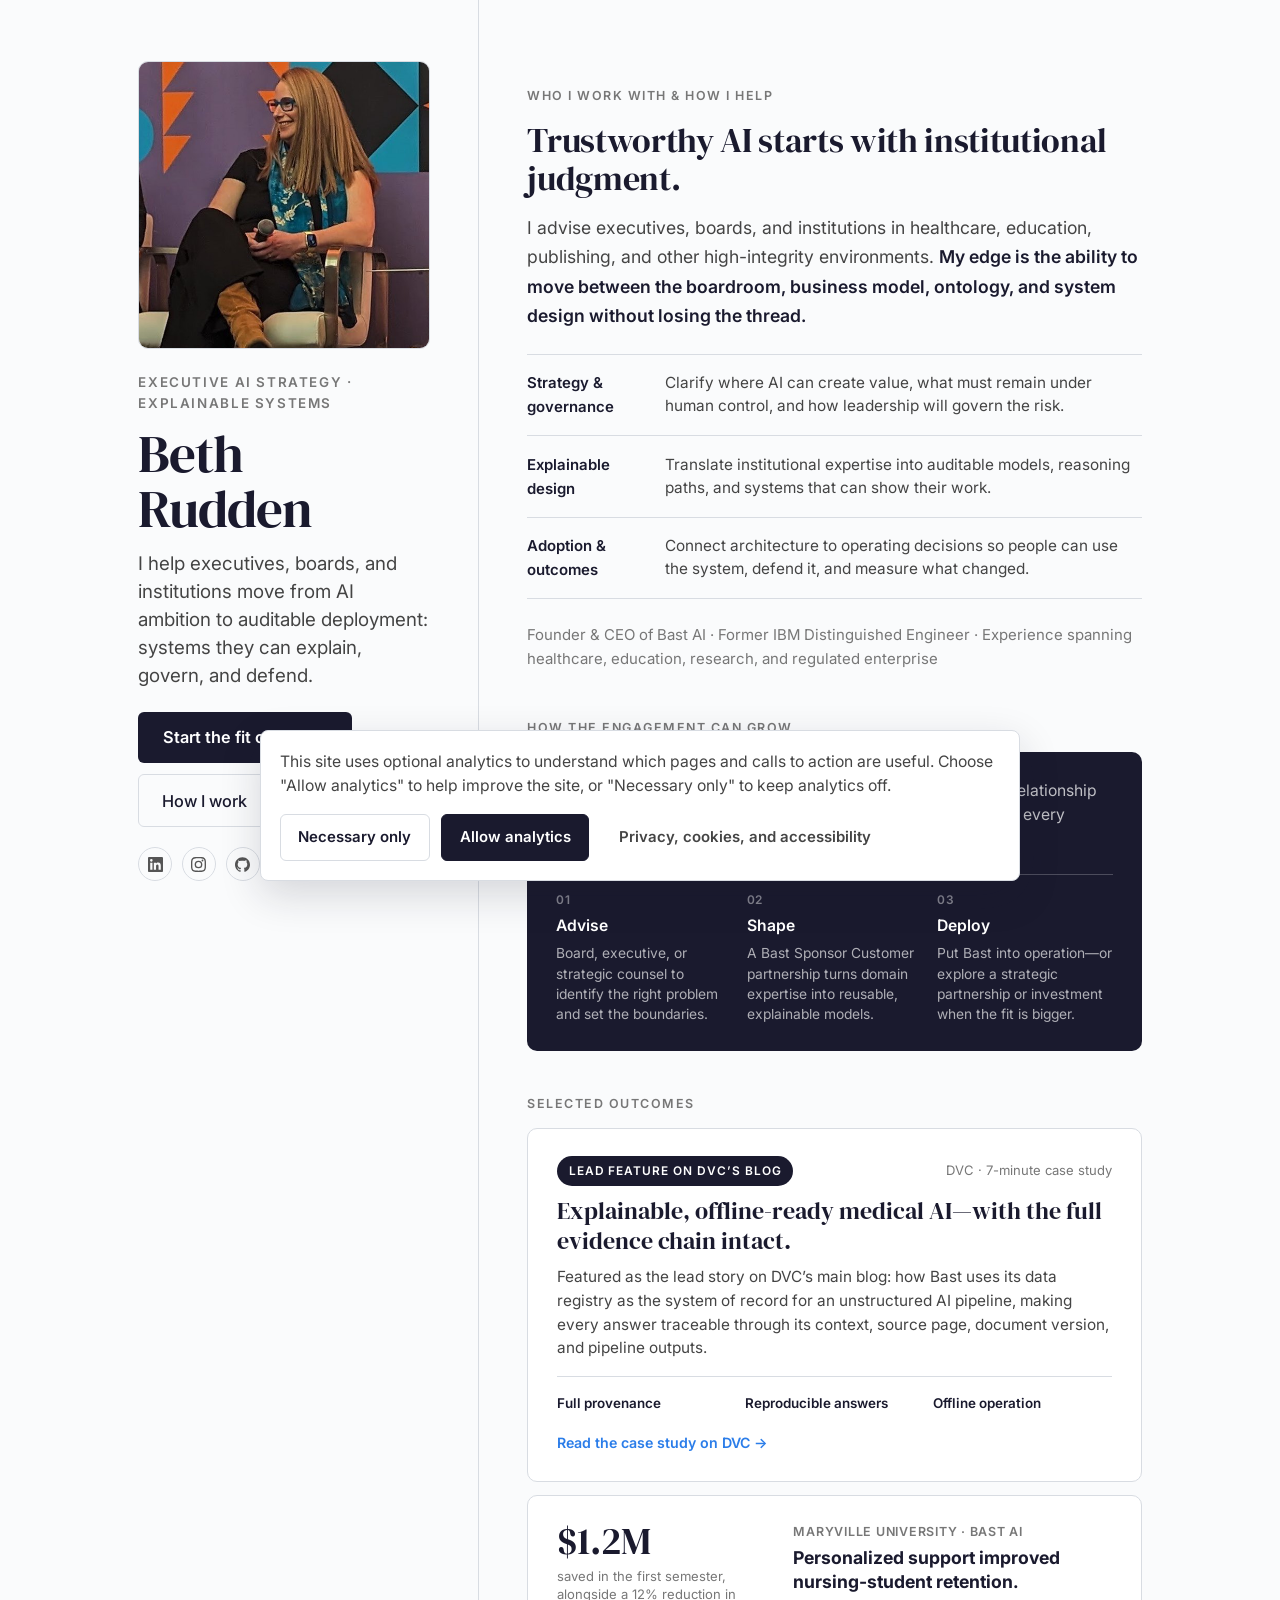
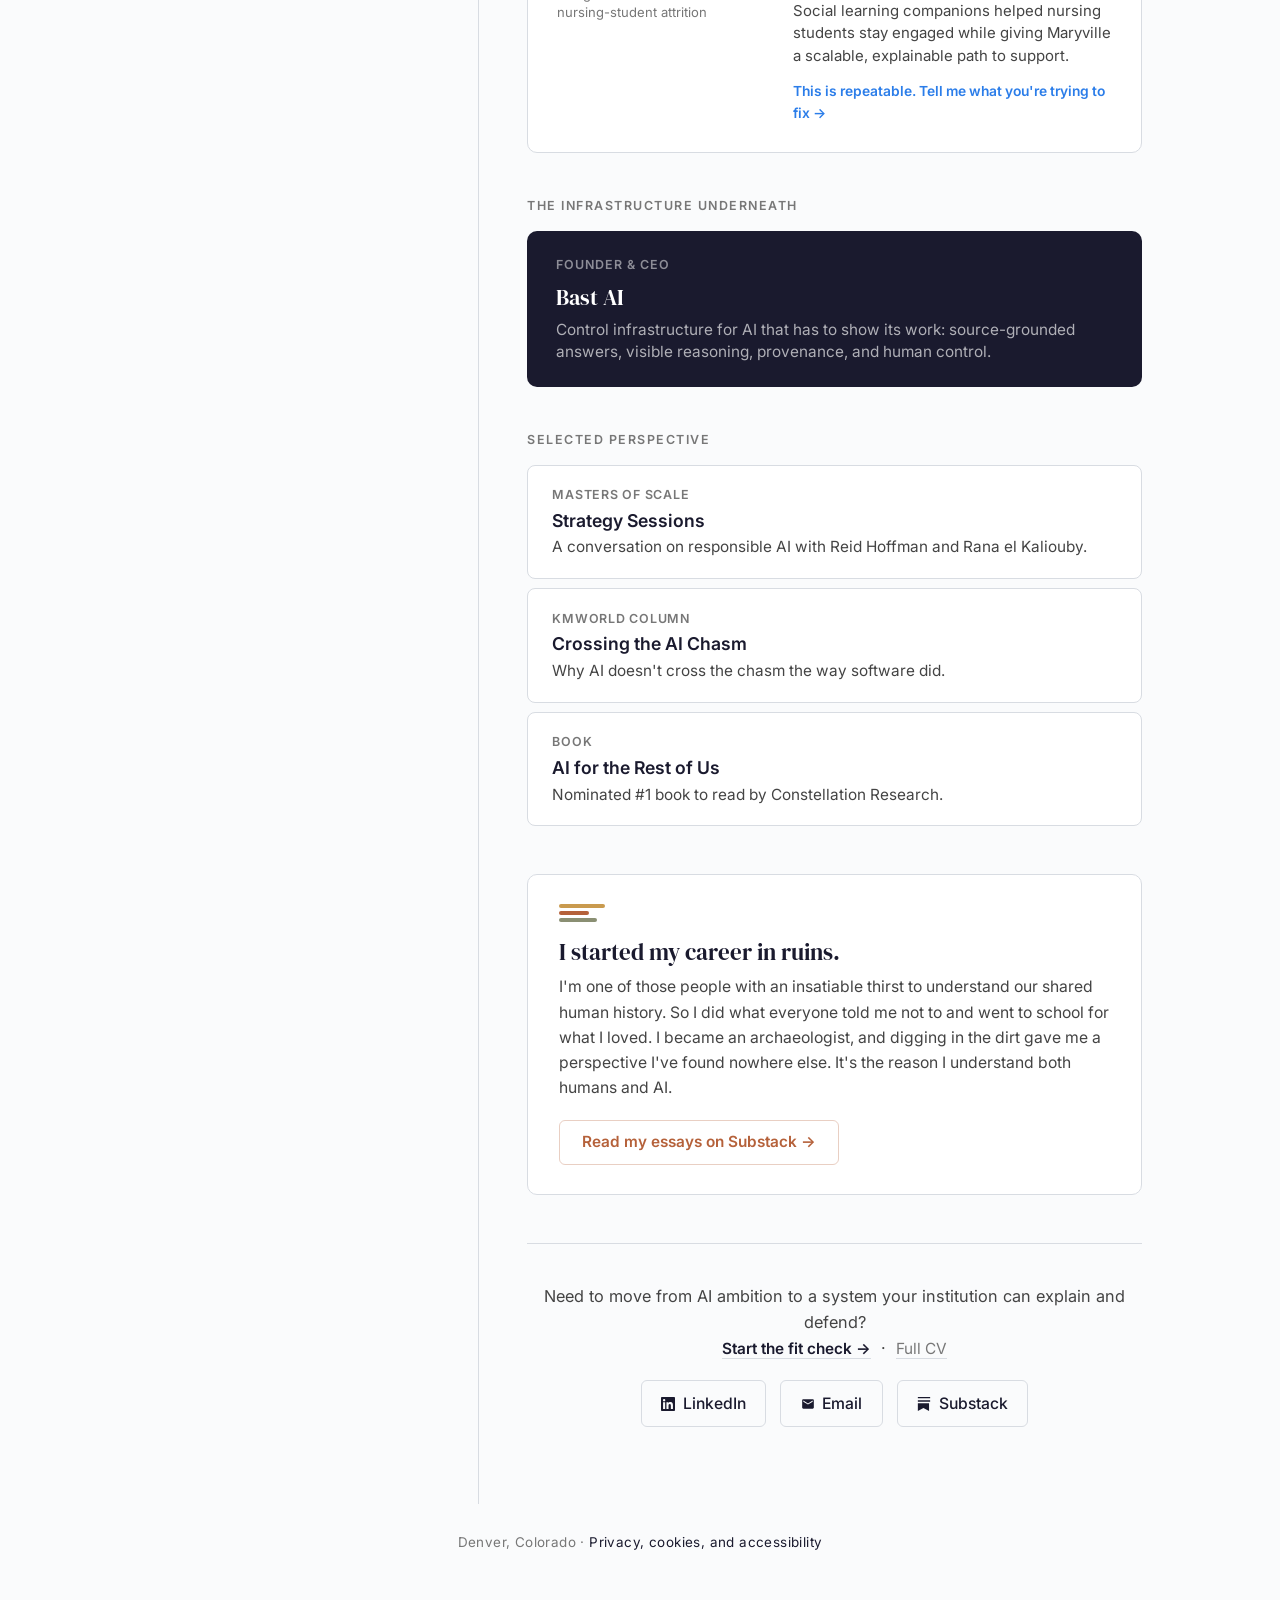
==== index.html @ e9a276cc "Add consent-aware inquiry tracking" ====
<!DOCTYPE html>
<html lang="en">
<head>
<meta charset="UTF-8">
<meta name="viewport" content="width=device-width, initial-scale=1.0">
<title>Beth Rudden — From AI ambition to auditable deployment</title>
<meta name="description" content="Beth Rudden helps executives, boards, and institutions turn AI ambition into explainable systems, sound governance, and measurable outcomes. Founder &amp; CEO of Bast AI.">
<meta property="og:title" content="Beth Rudden — From AI ambition to auditable deployment">
<meta property="og:description" content="Executive judgment, AI architecture, and explainable systems for institutions where trust is not optional.">
<meta property="og:type" content="profile">
<meta property="og:url" content="https://bethrudden.ai/">
<meta property="og:image" content="https://bethrudden.ai/og-card.jpg">
<meta property="og:image:width" content="1200">
<meta property="og:image:height" content="630">
<meta property="og:image:alt" content="Beth Rudden, Founder &amp; CEO of Bast AI">
<meta name="twitter:card" content="summary_large_image">
<meta name="twitter:title" content="Beth Rudden — From AI ambition to auditable deployment">
<meta name="twitter:description" content="Executive judgment, AI architecture, and explainable systems for institutions where trust is not optional.">
<meta name="twitter:image" content="https://bethrudden.ai/og-card.jpg">
<script src="analytics-consent.js" defer></script>
<link rel="preconnect" href="https://fonts.googleapis.com">
<link href="https://fonts.googleapis.com/css2?family=DM+Serif+Display&family=Inter:wght@400;500;600&display=swap" rel="stylesheet">
<style>
  :root {
    --ink: #1a1a2e;
    --text: #444;
    --text-light: #777;
    --border: #d8dce2;
    --bg: #fafbfc;
    --card-bg: #fff;
    --accent: #1a1a2e;
    --accent-hover: #2B7DE9;
  }

  * { margin: 0; padding: 0; box-sizing: border-box; }

  html { font-size: 120%; }

  body {
    font-family: 'Inter', -apple-system, BlinkMacSystemFont, sans-serif;
    background: var(--bg);
    color: var(--ink);
    line-height: 1.6;
    -webkit-font-smoothing: antialiased;
  }
  a:focus-visible,
  button:focus-visible,
  input:focus-visible,
  select:focus-visible,
  textarea:focus-visible {
    outline: 3px solid rgba(43,125,233,0.35);
    outline-offset: 2px;
  }

  /* ── LAYOUT (split sidebar) ── */
  .layout {
    max-width: 1080px;
    margin: 0 auto;
    padding: 0 2rem;
    display: flex;
    align-items: flex-start;
  }

  /* ── HERO (left sidebar) ── */
  .hero {
    flex: 0 0 340px;
    position: sticky;
    top: 0;
    padding: 3.2rem 2.5rem 2.5rem 0;
    display: flex;
    flex-direction: column;
    align-items: flex-start;
  }
  .hero-text { width: 100%; }
  .hero-photos {
    display: flex;
    gap: 0.6rem;
    width: 100%;
    margin-bottom: 1.15rem;
  }
  .hero-photo {
    flex: 1;
    min-width: 0;
    width: 100%;
    height: clamp(260px, 32vh, 340px);
    object-fit: cover;
    object-position: center top;
    border-radius: 10px;
    border: 1px solid var(--border);
  }

  .eyebrow {
    font-size: 0.7rem;
    font-weight: 600;
    text-transform: uppercase;
    letter-spacing: 0.12em;
    color: var(--text-light);
    margin-bottom: 0.6rem;
  }

  .hero h1 {
    font-family: 'DM Serif Display', serif;
    font-size: 2.75rem;
    font-weight: 400;
    letter-spacing: -0.02em;
    line-height: 1.05;
    margin-bottom: 0.7rem;
  }

  .hero .thesis {
    font-size: 0.98rem;
    color: var(--text);
    line-height: 1.48;
    max-width: 440px;
    margin-bottom: 1.15rem;
  }

  .hero-actions {
    display: flex;
    gap: 0.6rem;
    flex-wrap: wrap;
    align-items: center;
    margin-bottom: 1.05rem;
  }
  .hero-cv {
    display: inline-flex;
    align-items: center;
    gap: 0.45rem;
    font-size: 0.85rem;
    font-weight: 600;
    color: #fff;
    background: var(--ink);
    text-decoration: none;
    padding: 0.65rem 1.3rem;
    border-radius: 6px;
    transition: all 0.15s;
  }
  .hero-cv:hover {
    background: var(--accent-hover);
    transform: translateY(-1px);
    box-shadow: 0 4px 16px rgba(43,125,233,0.2);
  }
  .hero-cv .arrow { transition: transform 0.15s; }
  .hero-cv:hover .arrow { transform: translateX(3px); }
  .hero-cv-secondary {
    display: inline-flex;
    align-items: center;
    gap: 0.4rem;
    font-size: 0.85rem;
    font-weight: 500;
    color: var(--ink);
    background: transparent;
    text-decoration: none;
    padding: 0.65rem 1.2rem;
    border: 1.5px solid var(--border);
    border-radius: 6px;
    transition: all 0.15s;
  }
  .hero-cv-secondary:hover {
    border-color: var(--ink);
    transform: translateY(-1px);
  }

  .social-row {
    display: flex;
    gap: 0.5rem;
  }
  .social-row a {
    display: flex;
    align-items: center;
    justify-content: center;
    width: 34px;
    height: 34px;
    border-radius: 50%;
    border: 1.5px solid var(--border);
    background: transparent;
    text-decoration: none;
    transition: all 0.2s;
  }
  .social-row a:hover {
    border-color: var(--ink);
    background: var(--ink);
  }
  .social-row a svg { width: 15px; height: 15px; fill: #555; transition: fill 0.2s; }
  .social-row a:hover svg { fill: #fff; }

  /* ── MAIN (right column) ── */
  .main {
    flex: 1;
    min-width: 0;
    padding: 4.5rem 0 4rem 2.5rem;
    border-left: 1px solid var(--border);
  }

  /* ── SECTION LABEL ── */
  .section-label {
    font-size: 0.65rem;
    font-weight: 600;
    text-transform: uppercase;
    letter-spacing: 0.12em;
    color: var(--text-light);
    margin: 2.25rem 0 0.75rem;
  }
  .section-label:first-child { margin-top: 0; }

  /* ── POSITIONING ── */
  .positioning {
    padding-bottom: 0.25rem;
  }
  .positioning h2 {
    font-family: 'DM Serif Display', serif;
    font-size: 1.75rem;
    font-weight: 400;
    line-height: 1.15;
    letter-spacing: -0.01em;
    margin-bottom: 0.8rem;
  }
  .positioning .positioning-lede {
    font-size: 0.92rem;
    color: var(--text);
    line-height: 1.65;
    margin-bottom: 1.25rem;
  }
  .positioning .positioning-lede strong {
    color: var(--ink);
    font-weight: 600;
  }
  .capability-list {
    border-top: 1px solid var(--border);
    margin-bottom: 1.25rem;
  }
  .capability {
    display: grid;
    grid-template-columns: 118px 1fr;
    gap: 1rem;
    padding: 0.85rem 0;
    border-bottom: 1px solid var(--border);
  }
  .capability-title {
    font-size: 0.78rem;
    font-weight: 600;
    color: var(--ink);
  }
  .capability-desc {
    font-size: 0.8rem;
    color: var(--text);
    line-height: 1.5;
  }
  .proof-line {
    font-size: 0.78rem;
    color: var(--text-light);
    line-height: 1.55;
  }

  /* ── ENGAGEMENT PATH ── */
  .pathway {
    background: var(--ink);
    color: #fff;
    border-radius: 10px;
    padding: 1.4rem 1.5rem;
  }
  .pathway-intro {
    font-size: 0.82rem;
    color: rgba(255,255,255,0.72);
    line-height: 1.55;
    margin-bottom: 1.15rem;
  }
  .path-steps {
    display: grid;
    grid-template-columns: repeat(3, 1fr);
    gap: 0.75rem;
  }
  .path-step {
    border-top: 1px solid rgba(255,255,255,0.22);
    padding-top: 0.75rem;
  }
  .path-number {
    font-size: 0.62rem;
    font-weight: 600;
    letter-spacing: 0.08em;
    color: rgba(255,255,255,0.45);
    margin-bottom: 0.25rem;
  }
  .path-title {
    font-size: 0.82rem;
    font-weight: 600;
    margin-bottom: 0.25rem;
  }
  .path-desc {
    font-size: 0.72rem;
    line-height: 1.45;
    color: rgba(255,255,255,0.65);
  }

  /* ── OUTCOME ── */
  .featured-case {
    display: block;
    background: var(--card-bg);
    border: 1px solid var(--border);
    border-radius: 10px;
    padding: 1.4rem 1.5rem;
    margin-bottom: 0.65rem;
    color: var(--ink);
    text-decoration: none;
    transition: all 0.15s ease;
  }
  .featured-case:hover {
    border-color: var(--accent-hover);
    transform: translateY(-1px);
    box-shadow: 0 3px 16px rgba(43,125,233,0.09);
  }
  .featured-case-top {
    display: flex;
    align-items: center;
    justify-content: space-between;
    gap: 1rem;
    margin-bottom: 0.55rem;
  }
  .featured-case-badge {
    display: inline-flex;
    align-items: center;
    font-size: 0.62rem;
    font-weight: 600;
    text-transform: uppercase;
    letter-spacing: 0.08em;
    color: #fff;
    background: var(--ink);
    border-radius: 999px;
    padding: 0.28rem 0.6rem;
  }
  .featured-case-source {
    font-size: 0.68rem;
    color: var(--text-light);
  }
  .featured-case h3 {
    font-family: 'DM Serif Display', serif;
    font-size: 1.25rem;
    font-weight: 400;
    line-height: 1.25;
    margin-bottom: 0.45rem;
  }
  .featured-case p {
    font-size: 0.8rem;
    color: var(--text);
    line-height: 1.55;
    margin-bottom: 0.85rem;
  }
  .featured-case-proof {
    display: grid;
    grid-template-columns: repeat(3, 1fr);
    gap: 0.5rem;
    padding-top: 0.8rem;
    border-top: 1px solid var(--border);
  }
  .featured-case-proof span {
    font-size: 0.7rem;
    font-weight: 600;
    color: var(--ink);
  }
  .featured-case-link {
    display: block;
    font-size: 0.74rem;
    font-weight: 600;
    color: var(--accent-hover);
    margin-top: 0.9rem;
  }
  .outcome-card {
    display: grid;
    grid-template-columns: 0.8fr 1.2fr;
    gap: 1.25rem;
    background: var(--card-bg);
    border: 1px solid var(--border);
    border-radius: 10px;
    padding: 1.35rem 1.5rem;
  }
  .outcome-stat {
    font-family: 'DM Serif Display', serif;
    font-size: 2rem;
    line-height: 1;
    color: var(--ink);
    margin-bottom: 0.35rem;
  }
  .outcome-stat-label {
    font-size: 0.68rem;
    color: var(--text-light);
    line-height: 1.4;
  }
  .outcome-copy .card-label {
    font-size: 0.65rem;
    font-weight: 600;
    text-transform: uppercase;
    letter-spacing: 0.06em;
    color: var(--text-light);
    margin-bottom: 0.25rem;
  }
  .outcome-copy h3 {
    font-size: 0.92rem;
    line-height: 1.35;
    margin-bottom: 0.3rem;
  }
  .outcome-copy p {
    font-size: 0.78rem;
    color: var(--text);
    line-height: 1.5;
  }
  .outcome-request {
    display: inline-block;
    font-size: 0.72rem;
    font-weight: 600;
    color: var(--accent-hover);
    text-decoration: none;
    margin-top: 0.65rem;
  }
  .outcome-request:hover { text-decoration: underline; }

  /* ── PROOF CARDS ── */
  .proof-card {
    display: block;
    background: var(--card-bg);
    border: 1px solid var(--border);
    border-radius: 8px;
    padding: 1rem 1.25rem;
    margin-bottom: 0.5rem;
    text-decoration: none;
    color: var(--ink);
    transition: all 0.15s ease;
  }
  .proof-card:hover {
    border-color: var(--accent-hover);
    transform: translateY(-1px);
    box-shadow: 0 2px 12px rgba(43,125,233,0.08);
  }
  .proof-card .card-label {
    font-size: 0.65rem;
    font-weight: 600;
    text-transform: uppercase;
    letter-spacing: 0.06em;
    color: var(--text-light);
    margin-bottom: 0.2rem;
  }
  .proof-card .card-title {
    font-size: 0.92rem;
    font-weight: 600;
    line-height: 1.35;
  }
  .proof-card .card-desc {
    font-size: 0.8rem;
    color: var(--text);
    margin-top: 0.2rem;
    line-height: 1.45;
  }

  /* ── COMPANY CARD ── */
  .company-card {
    display: block;
    background: var(--ink);
    border-radius: 10px;
    padding: 1.25rem 1.5rem;
    margin-bottom: 0.5rem;
    text-decoration: none;
    color: #fff;
    transition: all 0.15s ease;
  }
  .company-card:hover {
    transform: translateY(-1px);
    box-shadow: 0 4px 16px rgba(26,26,46,0.25);
  }
  .company-card .card-label {
    font-size: 0.65rem;
    font-weight: 600;
    text-transform: uppercase;
    letter-spacing: 0.08em;
    color: rgba(255,255,255,0.5);
    margin-bottom: 0.25rem;
  }
  .company-card .card-title {
    font-family: 'DM Serif Display', serif;
    font-size: 1.15rem;
    font-weight: 400;
    margin-bottom: 0.2rem;
  }
  .company-card .card-desc {
    font-size: 0.8rem;
    color: rgba(255,255,255,0.65);
    line-height: 1.45;
  }

  /* ── HEARTBEAT (Substack hook) ── */
  .heartbeat {
    margin-top: 2.5rem;
    padding: 1.5rem 1.6rem;
    border: 1px solid var(--border);
    border-radius: 10px;
    background: var(--card-bg);
    position: relative;
    overflow: hidden;
  }
  .hb-strata {
    display: flex;
    flex-direction: column;
    gap: 3px;
    margin-bottom: 0.9rem;
  }
  .hb-strata span {
    height: 4px;
    border-radius: 2px;
  }
  .hb-strata span:nth-child(1) { width: 46px; background: #C99A4E; }
  .hb-strata span:nth-child(2) { width: 30px; background: #B5613A; }
  .hb-strata span:nth-child(3) { width: 38px; background: #8A8F73; }
  .heartbeat .hb-eyebrow {
    font-size: 0.62rem;
    font-weight: 600;
    text-transform: uppercase;
    letter-spacing: 0.1em;
    color: var(--text-light);
    margin-bottom: 0.4rem;
  }
  .heartbeat .hb-title {
    font-family: 'DM Serif Display', serif;
    font-size: 1.2rem;
    font-weight: 400;
    margin-bottom: 0.45rem;
    color: var(--ink);
    line-height: 1.15;
  }
  .heartbeat .hb-desc {
    font-size: 0.82rem;
    color: var(--text);
    line-height: 1.6;
    margin-bottom: 1rem;
  }
  .heartbeat .hb-cta {
    display: inline-flex;
    align-items: center;
    gap: 0.4rem;
    font-size: 0.8rem;
    font-weight: 600;
    color: #B5613A;
    text-decoration: none;
    padding: 0.5rem 1.15rem;
    border: 1.5px solid rgba(181, 97, 58, 0.3);
    border-radius: 6px;
    transition: all 0.15s;
  }
  .heartbeat .hb-cta:hover {
    border-color: #B5613A;
    background: #B5613A;
    color: #fff;
  }

  /* ── CTA / REACH ── */
  .reach {
    margin-top: 2.5rem;
    padding-top: 2rem;
    border-top: 1px solid var(--border);
    text-align: center;
  }
  .reach p {
    font-size: 0.85rem;
    color: var(--text);
    margin-bottom: 1rem;
  }
  .reach-links {
    display: flex;
    gap: 0.75rem;
    justify-content: center;
    flex-wrap: wrap;
  }
  .reach-links a {
    display: inline-flex;
    align-items: center;
    gap: 0.4rem;
    font-size: 0.82rem;
    font-weight: 500;
    color: var(--ink);
    text-decoration: none;
    padding: 0.5rem 1rem;
    border: 1.5px solid var(--border);
    border-radius: 6px;
    transition: all 0.15s;
  }
  .reach-links a:hover {
    border-color: var(--ink);
    background: var(--ink);
    color: #fff;
  }
  .reach-links a svg { width: 14px; height: 14px; fill: currentColor; }

  /* ── FOOTER ── */
  .footer {
    text-align: center;
    padding: 1.5rem 1rem 2.5rem;
    font-size: 0.7rem;
    color: var(--text-light);
    letter-spacing: 0.03em;
  }
  .footer a { color: var(--ink); text-decoration: none; }
  .footer a:hover { text-decoration: underline; }

  /* ── RESPONSIVE ── */
  @media (max-width: 820px) {
    .layout {
      flex-direction: column;
      padding: 0 1.5rem;
    }
    .hero {
      position: static;
      flex-basis: auto;
      width: 100%;
      padding: 3.5rem 0 2.5rem;
      border-bottom: 2.5px solid var(--ink);
    }
    .main {
      flex: none;
      width: 100%;
      padding: 2rem 0 3rem;
      border-left: none;
    }
  }
  @media (max-width: 480px) {
    .layout { padding: 0 1.25rem; }
    .hero { padding-top: 3rem; }
    .hero h1 { font-size: 2.5rem; }
    .hero-photos { max-width: 340px; }
    .capability { grid-template-columns: 1fr; gap: 0.25rem; }
    .path-steps { grid-template-columns: 1fr; }
    .outcome-card { grid-template-columns: 1fr; }
    .featured-case-proof { grid-template-columns: 1fr; }
  }
</style>
</head>
<body>

<!-- ═══════ THE CLAIM ═══════ -->
<div class="layout">
<div class="hero">
  <div class="hero-photos">
  <img class="hero-photo" src="beth-stage.jpg" alt="Beth Rudden seated on a panel stage at SXSW EDU, holding a microphone, in her Van Gogh almond-blossom scarf and tan suede boots." width="280" height="350">
  </div>
  <div class="hero-text">
  <p class="eyebrow">Executive AI strategy · Explainable systems</p>
  <h1>Beth<br>Rudden</h1>
  <p class="thesis">I help executives, boards, and institutions move from AI ambition to auditable deployment: systems they can explain, govern, and defend.</p>
  <div class="hero-actions">
    <a class="hero-cv" href="work.html#inquiry">Start the fit check <span class="arrow">&rarr;</span></a>
    <a class="hero-cv-secondary" href="work.html">How I work</a>
  </div>
  <div class="social-row">
    <a href="https://linkedin.com/in/brudden" aria-label="LinkedIn" target="_blank" rel="noopener">
      <svg viewBox="0 0 24 24"><path d="M20.447 20.452h-3.554v-5.569c0-1.328-.027-3.037-1.852-3.037-1.853 0-2.136 1.445-2.136 2.939v5.667H9.351V9h3.414v1.561h.046c.477-.9 1.637-1.85 3.37-1.85 3.601 0 4.267 2.37 4.267 5.455v6.286zM5.337 7.433a2.062 2.062 0 01-2.063-2.065 2.064 2.064 0 112.063 2.065zm1.782 13.019H3.555V9h3.564v11.452zM22.225 0H1.771C.792 0 0 .774 0 1.729v20.542C0 23.227.792 24 1.771 24h20.451C23.2 24 24 23.227 24 22.271V1.729C24 .774 23.2 0 22.222 0h.003z"/></svg>
    </a>
    <a href="https://www.instagram.com/ibethrudden" aria-label="Instagram" target="_blank" rel="noopener">
      <svg viewBox="0 0 24 24"><path d="M12 2.163c3.204 0 3.584.012 4.85.07 3.252.148 4.771 1.691 4.919 4.919.058 1.265.069 1.645.069 4.849 0 3.205-.012 3.584-.069 4.849-.149 3.225-1.664 4.771-4.919 4.919-1.266.058-1.644.07-4.85.07-3.204 0-3.584-.012-4.849-.07-3.26-.149-4.771-1.699-4.919-4.92-.058-1.265-.07-1.644-.07-4.849 0-3.204.013-3.583.07-4.849.149-3.227 1.664-4.771 4.919-4.919 1.266-.057 1.645-.069 4.849-.069zM12 0C8.741 0 8.333.014 7.053.072 2.695.272.273 2.69.073 7.052.014 8.333 0 8.741 0 12c0 3.259.014 3.668.072 4.948.2 4.358 2.618 6.78 6.98 6.98C8.333 23.986 8.741 24 12 24c3.259 0 3.668-.014 4.948-.072 4.354-.2 6.782-2.618 6.979-6.98.059-1.28.073-1.689.073-4.948 0-3.259-.014-3.667-.072-4.947-.196-4.354-2.617-6.78-6.979-6.98C15.668.014 15.259 0 12 0zm0 5.838a6.162 6.162 0 100 12.324 6.162 6.162 0 000-12.324zM12 16a4 4 0 110-8 4 4 0 010 8zm6.406-11.845a1.44 1.44 0 100 2.881 1.44 1.44 0 000-2.881z"/></svg>
    </a>
    <a href="https://github.com/ibethrudden" aria-label="GitHub" target="_blank" rel="noopener">
      <svg viewBox="0 0 24 24"><path d="M12 .297c-6.63 0-12 5.373-12 12 0 5.303 3.438 9.8 8.205 11.385.6.113.82-.258.82-.577 0-.285-.01-1.04-.015-2.04-3.338.724-4.042-1.61-4.042-1.61C4.422 18.07 3.633 17.7 3.633 17.7c-1.087-.744.084-.729.084-.729 1.205.084 1.838 1.236 1.838 1.236 1.07 1.835 2.809 1.305 3.495.998.108-.776.417-1.305.76-1.605-2.665-.3-5.466-1.332-5.466-5.93 0-1.31.465-2.38 1.235-3.22-.135-.303-.54-1.523.105-3.176 0 0 1.005-.322 3.3 1.23.96-.267 1.98-.399 3-.405 1.02.006 2.04.138 3 .405 2.28-1.552 3.285-1.23 3.285-1.23.645 1.653.24 2.873.12 3.176.765.84 1.23 1.91 1.23 3.22 0 4.61-2.805 5.625-5.475 5.92.42.36.81 1.096.81 2.22 0 1.606-.015 2.896-.015 3.286 0 .315.21.69.825.57C20.565 22.092 24 17.592 24 12.297c0-6.627-5.373-12-12-12"/></svg>
    </a>
  </div>
  </div>
</div>

<div class="main">

  <!-- ═══════ THE POSITIONING ═══════ -->
  <div class="section-label">Who I work with &amp; how I help</div>
  <section class="positioning">
    <h2>Trustworthy AI starts with institutional judgment.</h2>
    <p class="positioning-lede">I advise executives, boards, and institutions in healthcare, education, publishing, and other high-integrity environments. <strong>My edge is the ability to move between the boardroom, business model, ontology, and system design without losing the thread.</strong></p>
    <div class="capability-list">
      <div class="capability">
        <div class="capability-title">Strategy &amp; governance</div>
        <div class="capability-desc">Clarify where AI can create value, what must remain under human control, and how leadership will govern the risk.</div>
      </div>
      <div class="capability">
        <div class="capability-title">Explainable design</div>
        <div class="capability-desc">Translate institutional expertise into auditable models, reasoning paths, and systems that can show their work.</div>
      </div>
      <div class="capability">
        <div class="capability-title">Adoption &amp; outcomes</div>
        <div class="capability-desc">Connect architecture to operating decisions so people can use the system, defend it, and measure what changed.</div>
      </div>
    </div>
    <p class="proof-line">Founder &amp; CEO of Bast AI · Former IBM Distinguished Engineer · Experience spanning healthcare, education, research, and regulated enterprise</p>
  </section>

  <!-- ═══════ THE PATH ═══════ -->
  <div class="section-label">How the engagement can grow</div>
  <section class="pathway">
    <p class="pathway-intro">Advisory is the front door. When shared priorities emerge, the relationship can deepen into a structured Bast partnership—without forcing every organization into the same shape.</p>
    <div class="path-steps">
      <div class="path-step">
        <div class="path-number">01</div>
        <div class="path-title">Advise</div>
        <div class="path-desc">Board, executive, or strategic counsel to identify the right problem and set the boundaries.</div>
      </div>
      <div class="path-step">
        <div class="path-number">02</div>
        <div class="path-title">Shape</div>
        <div class="path-desc">A Bast Sponsor Customer partnership turns domain expertise into reusable, explainable models.</div>
      </div>
      <div class="path-step">
        <div class="path-number">03</div>
        <div class="path-title">Deploy</div>
        <div class="path-desc">Put Bast into operation—or explore a strategic partnership or investment when the fit is bigger.</div>
      </div>
    </div>
  </section>

  <!-- ═══════ THE OUTCOME ═══════ -->
  <div class="section-label">Selected outcomes</div>
  <a class="featured-case" href="https://dvc.org/blog/bast-ai-use-case-using-dvc-as-a-data-registry-for-explainable-offline-ready-ai/" target="_blank" rel="noopener">
    <div class="featured-case-top">
      <span class="featured-case-badge">Lead feature on DVC’s blog</span>
      <span class="featured-case-source">DVC · 7-minute case study</span>
    </div>
    <h3>Explainable, offline-ready medical AI—with the full evidence chain intact.</h3>
    <p>Featured as the lead story on DVC’s main blog: how Bast uses its data registry as the system of record for an unstructured AI pipeline, making every answer traceable through its context, source page, document version, and pipeline outputs.</p>
    <div class="featured-case-proof">
      <span>Full provenance</span>
      <span>Reproducible answers</span>
      <span>Offline operation</span>
    </div>
    <span class="featured-case-link">Read the case study on DVC &rarr;</span>
  </a>
  <section class="outcome-card">
    <div>
      <div class="outcome-stat">$1.2M</div>
      <div class="outcome-stat-label">saved in the first semester, alongside a 12% reduction in nursing-student attrition</div>
    </div>
    <div class="outcome-copy">
      <div class="card-label">Maryville University · Bast AI</div>
      <h3>Personalized support improved nursing-student retention.</h3>
      <p>Social learning companions helped nursing students stay engaged while giving Maryville a scalable, explainable path to support.</p>
      <a class="outcome-request" href="work.html#inquiry">This is repeatable. Tell me what you're trying to fix &rarr;</a>
    </div>
  </section>

  <!-- ═══════ THE COMPANY ═══════ -->
  <div class="section-label">The infrastructure underneath</div>
  <a class="company-card" href="https://bast.ai/home" target="_blank" rel="noopener">
    <div class="card-label">Founder &amp; CEO</div>
    <div class="card-title">Bast AI</div>
    <div class="card-desc">Control infrastructure for AI that has to show its work: source-grounded answers, visible reasoning, provenance, and human control.</div>
  </a>

  <!-- ═══════ THE PROOF ═══════ -->
  <div class="section-label">Selected perspective</div>

  <a class="proof-card" href="https://www.youtube.com/watch?v=Bd9xqcAqVYU" target="_blank" rel="noopener">
    <div class="card-label">Masters of Scale</div>
    <div class="card-title">Strategy Sessions</div>
    <div class="card-desc">A conversation on responsible AI with Reid Hoffman and Rana el Kaliouby.</div>
  </a>

  <a class="proof-card" href="https://www.enterpriseaiworld.com/Articles/MoreNews.aspx?ContextSubtypeID=863" target="_blank" rel="noopener">
    <div class="card-label">KMWorld Column</div>
    <div class="card-title">Crossing the AI Chasm</div>
    <div class="card-desc">Why AI doesn't cross the chasm the way software did.</div>
  </a>

  <a class="proof-card" href="https://aifortherestofus.us" target="_blank" rel="noopener">
    <div class="card-label">Book</div>
    <div class="card-title">AI for the Rest of Us</div>
    <div class="card-desc">Nominated #1 book to read by Constellation Research.</div>
  </a>

  <!-- ═══════ ARCHAEOLOGY / SUBSTACK HOOK ═══════ -->
  <div class="heartbeat">
    <div class="hb-strata" aria-hidden="true"><span></span><span></span><span></span></div>
    <div class="hb-title">I started my career in ruins.</div>
    <div class="hb-desc">I'm one of those people with an insatiable thirst to understand our shared human history. So I did what everyone told me not to and went to school for what I loved. I became an archaeologist, and digging in the dirt gave me a perspective I've found nowhere else. It's the reason I understand both humans and AI.</div>
    <a class="hb-cta" href="https://open.substack.com/pub/bastai" target="_blank" rel="noopener">Read my essays on Substack &rarr;</a>
  </div>

  <!-- ═══════ THE REACH ═══════ -->
  <div class="reach">
    <p>Need to move from AI ambition to a system your institution can explain and defend?<br><a href="work.html#inquiry" style="font-size: 0.8rem; font-weight: 600; color: var(--ink); text-decoration: none; border-bottom: 1px solid var(--border);">Start the fit check &rarr;</a> &nbsp;&middot;&nbsp; <a href="cv.html" style="font-size: 0.8rem; color: var(--text-light); text-decoration: none; border-bottom: 1px solid var(--border);">Full CV</a></p>
    <div class="reach-links">
      <a href="https://linkedin.com/in/brudden" target="_blank" rel="noopener">
        <svg viewBox="0 0 24 24"><path d="M20.447 20.452h-3.554v-5.569c0-1.328-.027-3.037-1.852-3.037-1.853 0-2.136 1.445-2.136 2.939v5.667H9.351V9h3.414v1.561h.046c.477-.9 1.637-1.85 3.37-1.85 3.601 0 4.267 2.37 4.267 5.455v6.286zM5.337 7.433a2.062 2.062 0 01-2.063-2.065 2.064 2.064 0 112.063 2.065zm1.782 13.019H3.555V9h3.564v11.452zM22.225 0H1.771C.792 0 0 .774 0 1.729v20.542C0 23.227.792 24 1.771 24h20.451C23.2 24 24 23.227 24 22.271V1.729C24 .774 23.2 0 22.222 0h.003z"/></svg>
        LinkedIn
      </a>
      <a href="mailto:meredith@bast.ai?subject=Inquiry%20from%20bethrudden.ai">
        <svg viewBox="0 0 24 24"><path d="M20 4H4c-1.1 0-2 .9-2 2v12c0 1.1.9 2 2 2h16c1.1 0 2-.9 2-2V6c0-1.1-.9-2-2-2zm0 4l-8 5-8-5V6l8 5 8-5v2z"/></svg>
        Email
      </a>
      <a href="https://open.substack.com/pub/bastai" target="_blank" rel="noopener">
        <svg viewBox="0 0 24 24"><path d="M22.539 8.242H1.46V5.406h21.08v2.836zM1.46 10.812V24l9.6-5.244L20.66 24V10.812H1.46zm21.08-8.648H1.46V0h21.08v2.164z"/></svg>
        Substack
      </a>
    </div>
  </div>

</div>
</div>

<div class="footer">
  Denver, Colorado &middot; <a href="privacy.html">Privacy, cookies, and accessibility</a>
</div>

</body>
</html>
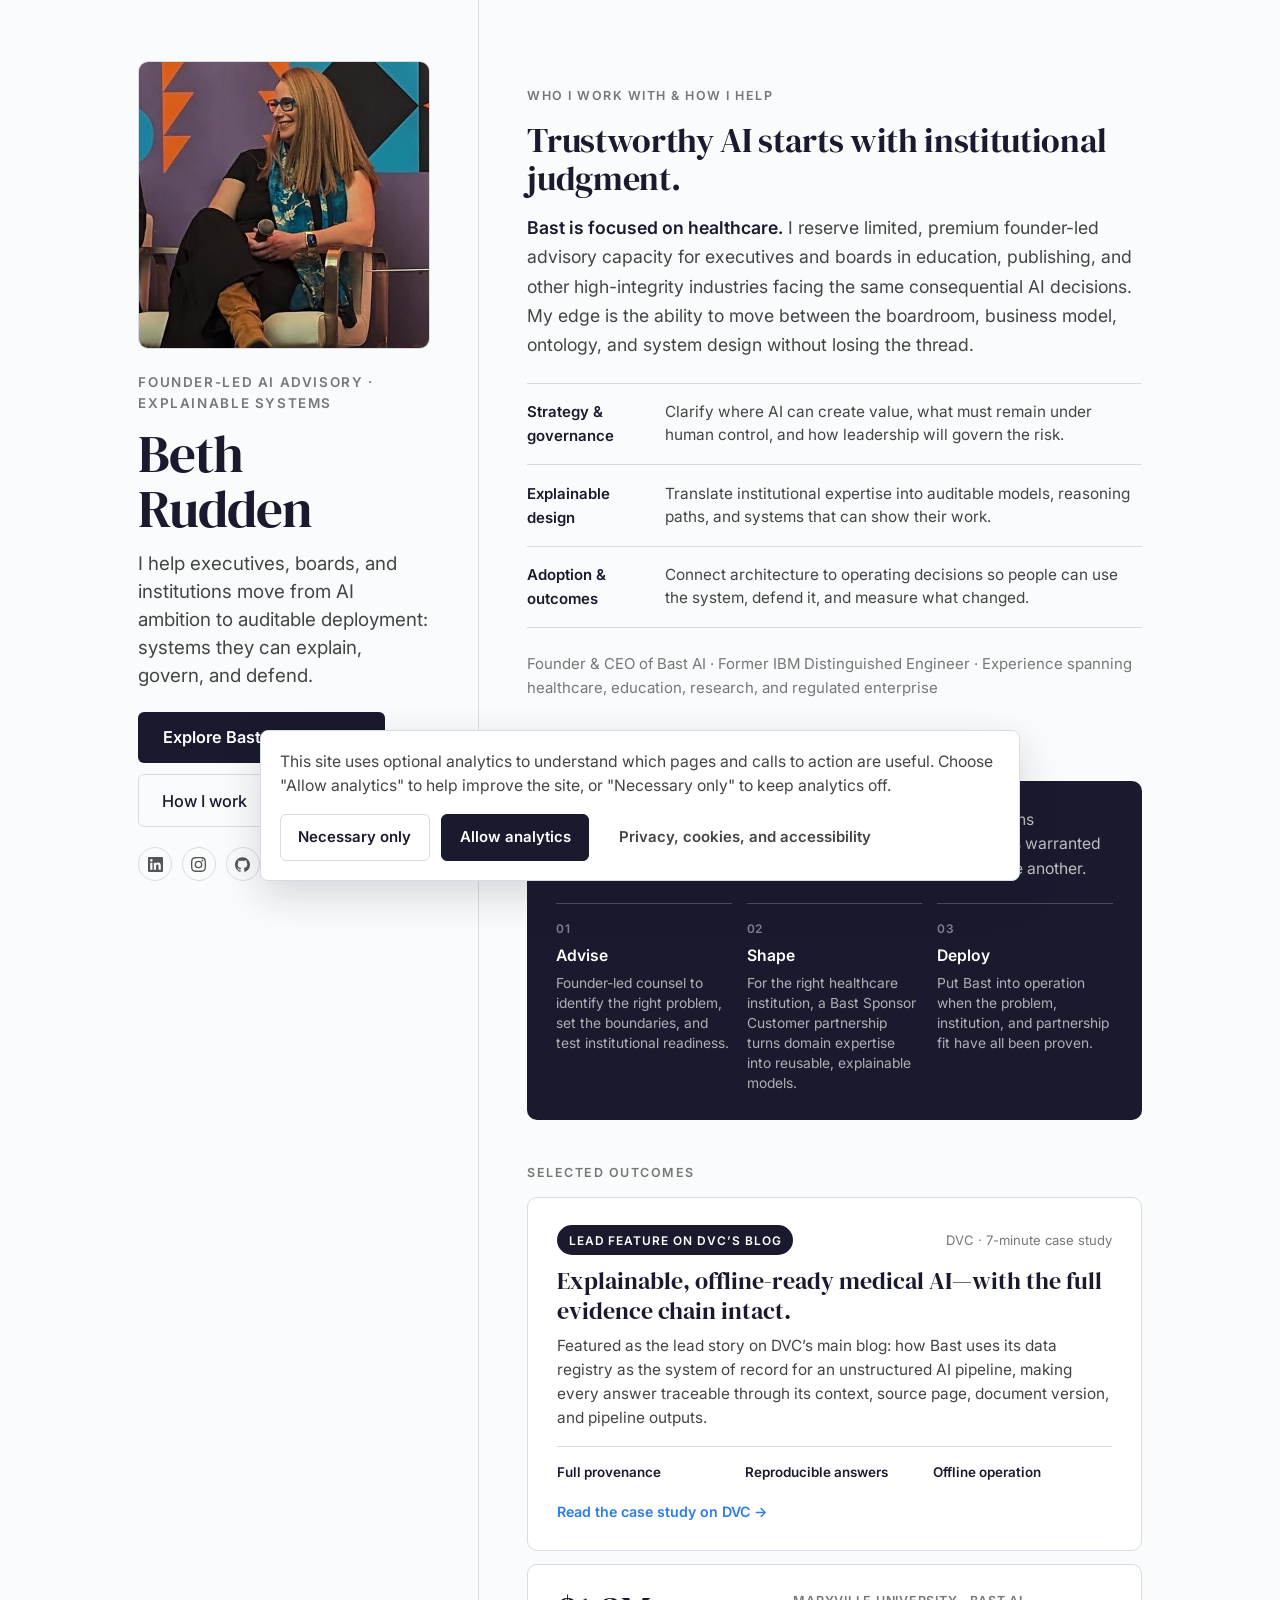
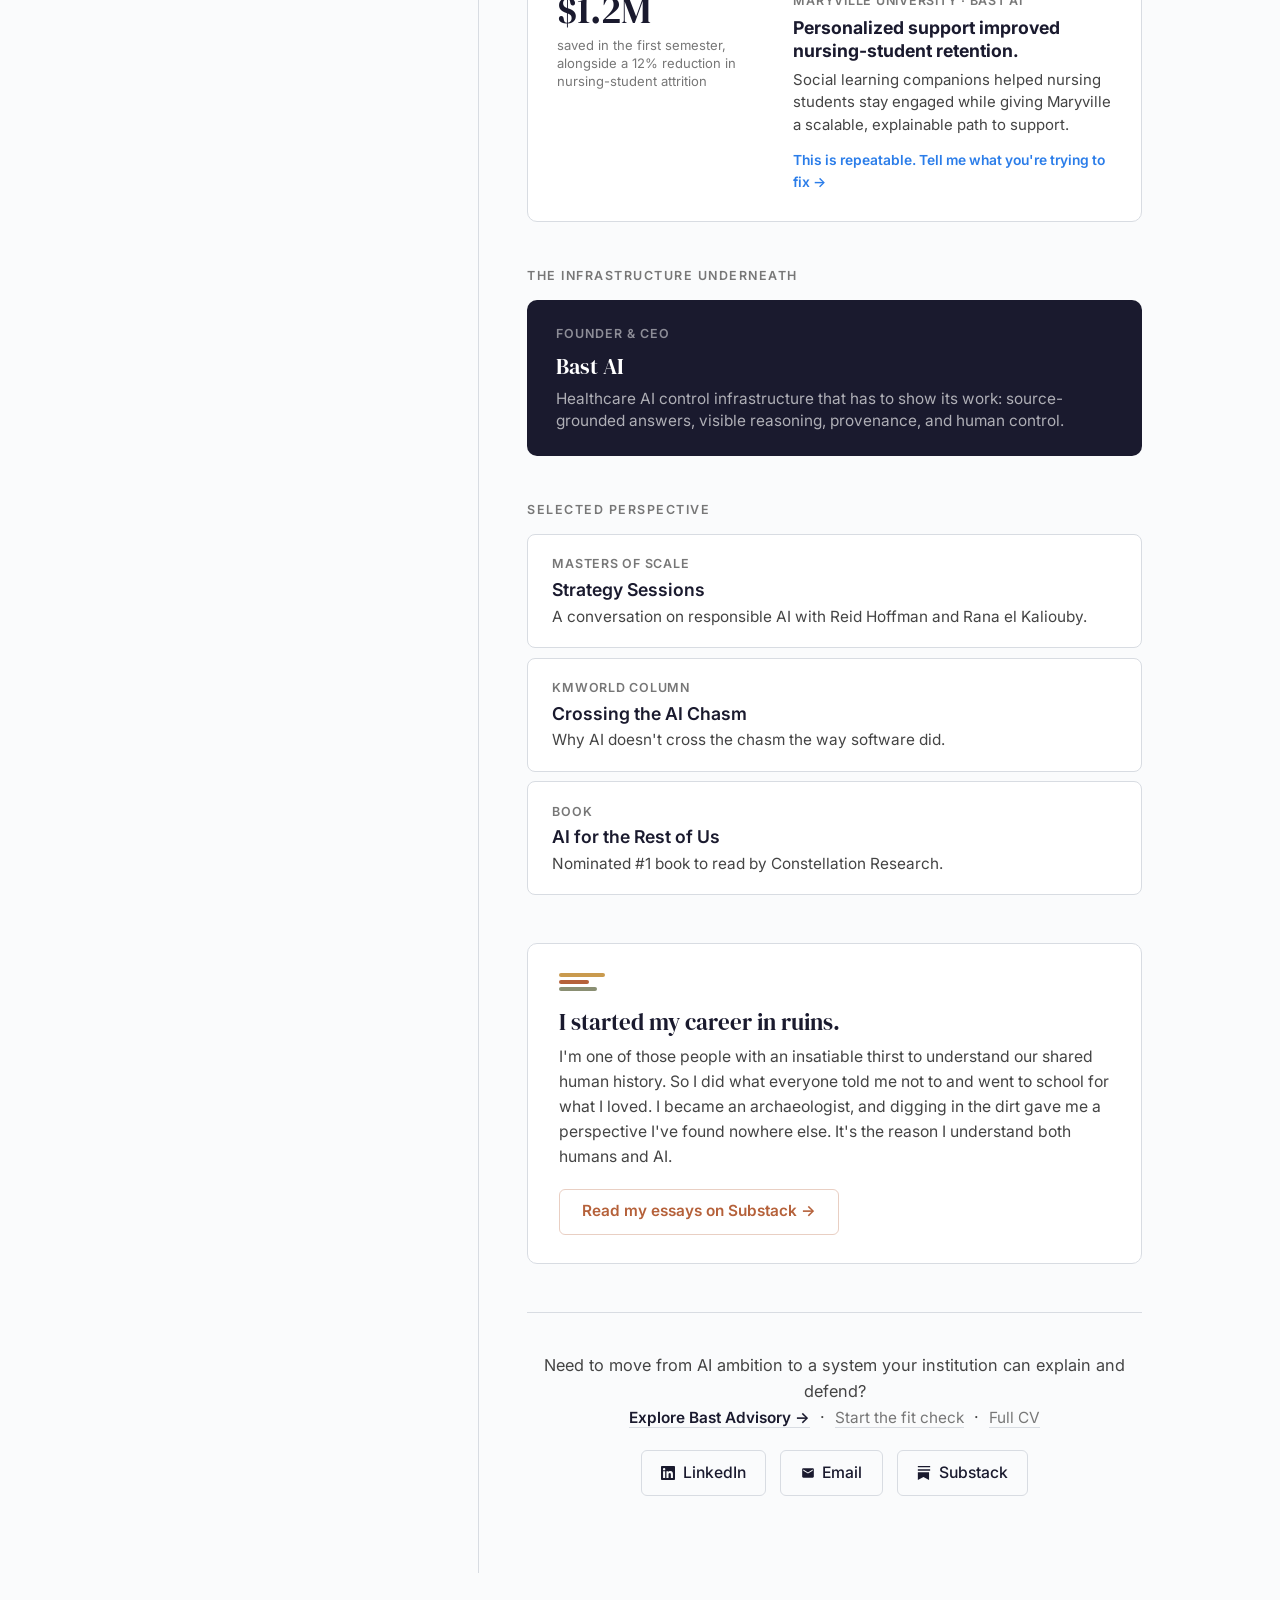
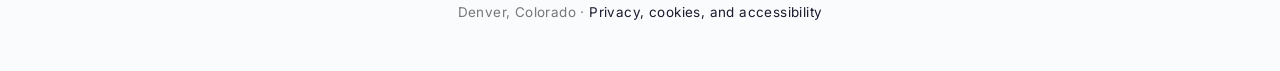
==== commit e7de6c5e: "Route founder-led advisory through Bast" ====
--- a/index.html
+++ b/index.html
@@ -4,7 +4,7 @@
 <meta charset="UTF-8">
 <meta name="viewport" content="width=device-width, initial-scale=1.0">
 <title>Beth Rudden — From AI ambition to auditable deployment</title>
-<meta name="description" content="Beth Rudden helps executives, boards, and institutions turn AI ambition into explainable systems, sound governance, and measurable outcomes. Founder &amp; CEO of Bast AI.">
+<meta name="description" content="Beth Rudden is Founder &amp; CEO of Bast AI, focused on healthcare, with limited premium founder-led advisory for other high-integrity industries.">
 <meta property="og:title" content="Beth Rudden — From AI ambition to auditable deployment">
 <meta property="og:description" content="Executive judgment, AI architecture, and explainable systems for institutions where trust is not optional.">
 <meta property="og:type" content="profile">
@@ -639,11 +639,11 @@
   <img class="hero-photo" src="beth-stage.jpg" alt="Beth Rudden seated on a panel stage at SXSW EDU, holding a microphone, in her Van Gogh almond-blossom scarf and tan suede boots." width="280" height="350">
   </div>
   <div class="hero-text">
-  <p class="eyebrow">Executive AI strategy · Explainable systems</p>
+  <p class="eyebrow">Founder-led AI advisory · Explainable systems</p>
   <h1>Beth<br>Rudden</h1>
   <p class="thesis">I help executives, boards, and institutions move from AI ambition to auditable deployment: systems they can explain, govern, and defend.</p>
   <div class="hero-actions">
-    <a class="hero-cv" href="work.html#inquiry">Start the fit check <span class="arrow">&rarr;</span></a>
+    <a class="hero-cv" href="https://bast.ai/advisory/">Explore Bast Advisory <span class="arrow">&rarr;</span></a>
     <a class="hero-cv-secondary" href="work.html">How I work</a>
   </div>
   <div class="social-row">
@@ -666,7 +666,7 @@
   <div class="section-label">Who I work with &amp; how I help</div>
   <section class="positioning">
     <h2>Trustworthy AI starts with institutional judgment.</h2>
-    <p class="positioning-lede">I advise executives, boards, and institutions in healthcare, education, publishing, and other high-integrity environments. <strong>My edge is the ability to move between the boardroom, business model, ontology, and system design without losing the thread.</strong></p>
+    <p class="positioning-lede"><strong>Bast is focused on healthcare.</strong> I reserve limited, premium founder-led advisory capacity for executives and boards in education, publishing, and other high-integrity industries facing the same consequential AI decisions. My edge is the ability to move between the boardroom, business model, ontology, and system design without losing the thread.</p>
     <div class="capability-list">
       <div class="capability">
         <div class="capability-title">Strategy &amp; governance</div>
@@ -687,22 +687,22 @@
   <!-- ═══════ THE PATH ═══════ -->
   <div class="section-label">How the engagement can grow</div>
   <section class="pathway">
-    <p class="pathway-intro">Advisory is the front door. When shared priorities emerge, the relationship can deepen into a structured Bast partnership—without forcing every organization into the same shape.</p>
+    <p class="pathway-intro">Bast Advisory is the front door. It exposes the real problem, earns institutional trust, and determines whether a Bast deployment is warranted—and whether the organization and Bast are the right fit for one another.</p>
     <div class="path-steps">
       <div class="path-step">
         <div class="path-number">01</div>
         <div class="path-title">Advise</div>
-        <div class="path-desc">Board, executive, or strategic counsel to identify the right problem and set the boundaries.</div>
+        <div class="path-desc">Founder-led counsel to identify the right problem, set the boundaries, and test institutional readiness.</div>
       </div>
       <div class="path-step">
         <div class="path-number">02</div>
         <div class="path-title">Shape</div>
-        <div class="path-desc">A Bast Sponsor Customer partnership turns domain expertise into reusable, explainable models.</div>
+        <div class="path-desc">For the right healthcare institution, a Bast Sponsor Customer partnership turns domain expertise into reusable, explainable models.</div>
       </div>
       <div class="path-step">
         <div class="path-number">03</div>
         <div class="path-title">Deploy</div>
-        <div class="path-desc">Put Bast into operation—or explore a strategic partnership or investment when the fit is bigger.</div>
+        <div class="path-desc">Put Bast into operation when the problem, institution, and partnership fit have all been proven.</div>
       </div>
     </div>
   </section>
@@ -738,10 +738,10 @@
 
   <!-- ═══════ THE COMPANY ═══════ -->
   <div class="section-label">The infrastructure underneath</div>
-  <a class="company-card" href="https://bast.ai/home" target="_blank" rel="noopener">
+  <a class="company-card" href="https://bast.ai/" target="_blank" rel="noopener">
     <div class="card-label">Founder &amp; CEO</div>
     <div class="card-title">Bast AI</div>
-    <div class="card-desc">Control infrastructure for AI that has to show its work: source-grounded answers, visible reasoning, provenance, and human control.</div>
+    <div class="card-desc">Healthcare AI control infrastructure that has to show its work: source-grounded answers, visible reasoning, provenance, and human control.</div>
   </a>
 
   <!-- ═══════ THE PROOF ═══════ -->
@@ -775,7 +775,7 @@
 
   <!-- ═══════ THE REACH ═══════ -->
   <div class="reach">
-    <p>Need to move from AI ambition to a system your institution can explain and defend?<br><a href="work.html#inquiry" style="font-size: 0.8rem; font-weight: 600; color: var(--ink); text-decoration: none; border-bottom: 1px solid var(--border);">Start the fit check &rarr;</a> &nbsp;&middot;&nbsp; <a href="cv.html" style="font-size: 0.8rem; color: var(--text-light); text-decoration: none; border-bottom: 1px solid var(--border);">Full CV</a></p>
+    <p>Need to move from AI ambition to a system your institution can explain and defend?<br><a href="https://bast.ai/advisory/" style="font-size: 0.8rem; font-weight: 600; color: var(--ink); text-decoration: none; border-bottom: 1px solid var(--border);">Explore Bast Advisory &rarr;</a> &nbsp;&middot;&nbsp; <a href="work.html#inquiry" style="font-size: 0.8rem; color: var(--text-light); text-decoration: none; border-bottom: 1px solid var(--border);">Start the fit check</a> &nbsp;&middot;&nbsp; <a href="cv.html" style="font-size: 0.8rem; color: var(--text-light); text-decoration: none; border-bottom: 1px solid var(--border);">Full CV</a></p>
     <div class="reach-links">
       <a href="https://linkedin.com/in/brudden" target="_blank" rel="noopener">
         <svg viewBox="0 0 24 24"><path d="M20.447 20.452h-3.554v-5.569c0-1.328-.027-3.037-1.852-3.037-1.853 0-2.136 1.445-2.136 2.939v5.667H9.351V9h3.414v1.561h.046c.477-.9 1.637-1.85 3.37-1.85 3.601 0 4.267 2.37 4.267 5.455v6.286zM5.337 7.433a2.062 2.062 0 01-2.063-2.065 2.064 2.064 0 112.063 2.065zm1.782 13.019H3.555V9h3.564v11.452zM22.225 0H1.771C.792 0 0 .774 0 1.729v20.542C0 23.227.792 24 1.771 24h20.451C23.2 24 24 23.227 24 22.271V1.729C24 .774 23.2 0 22.222 0h.003z"/></svg>
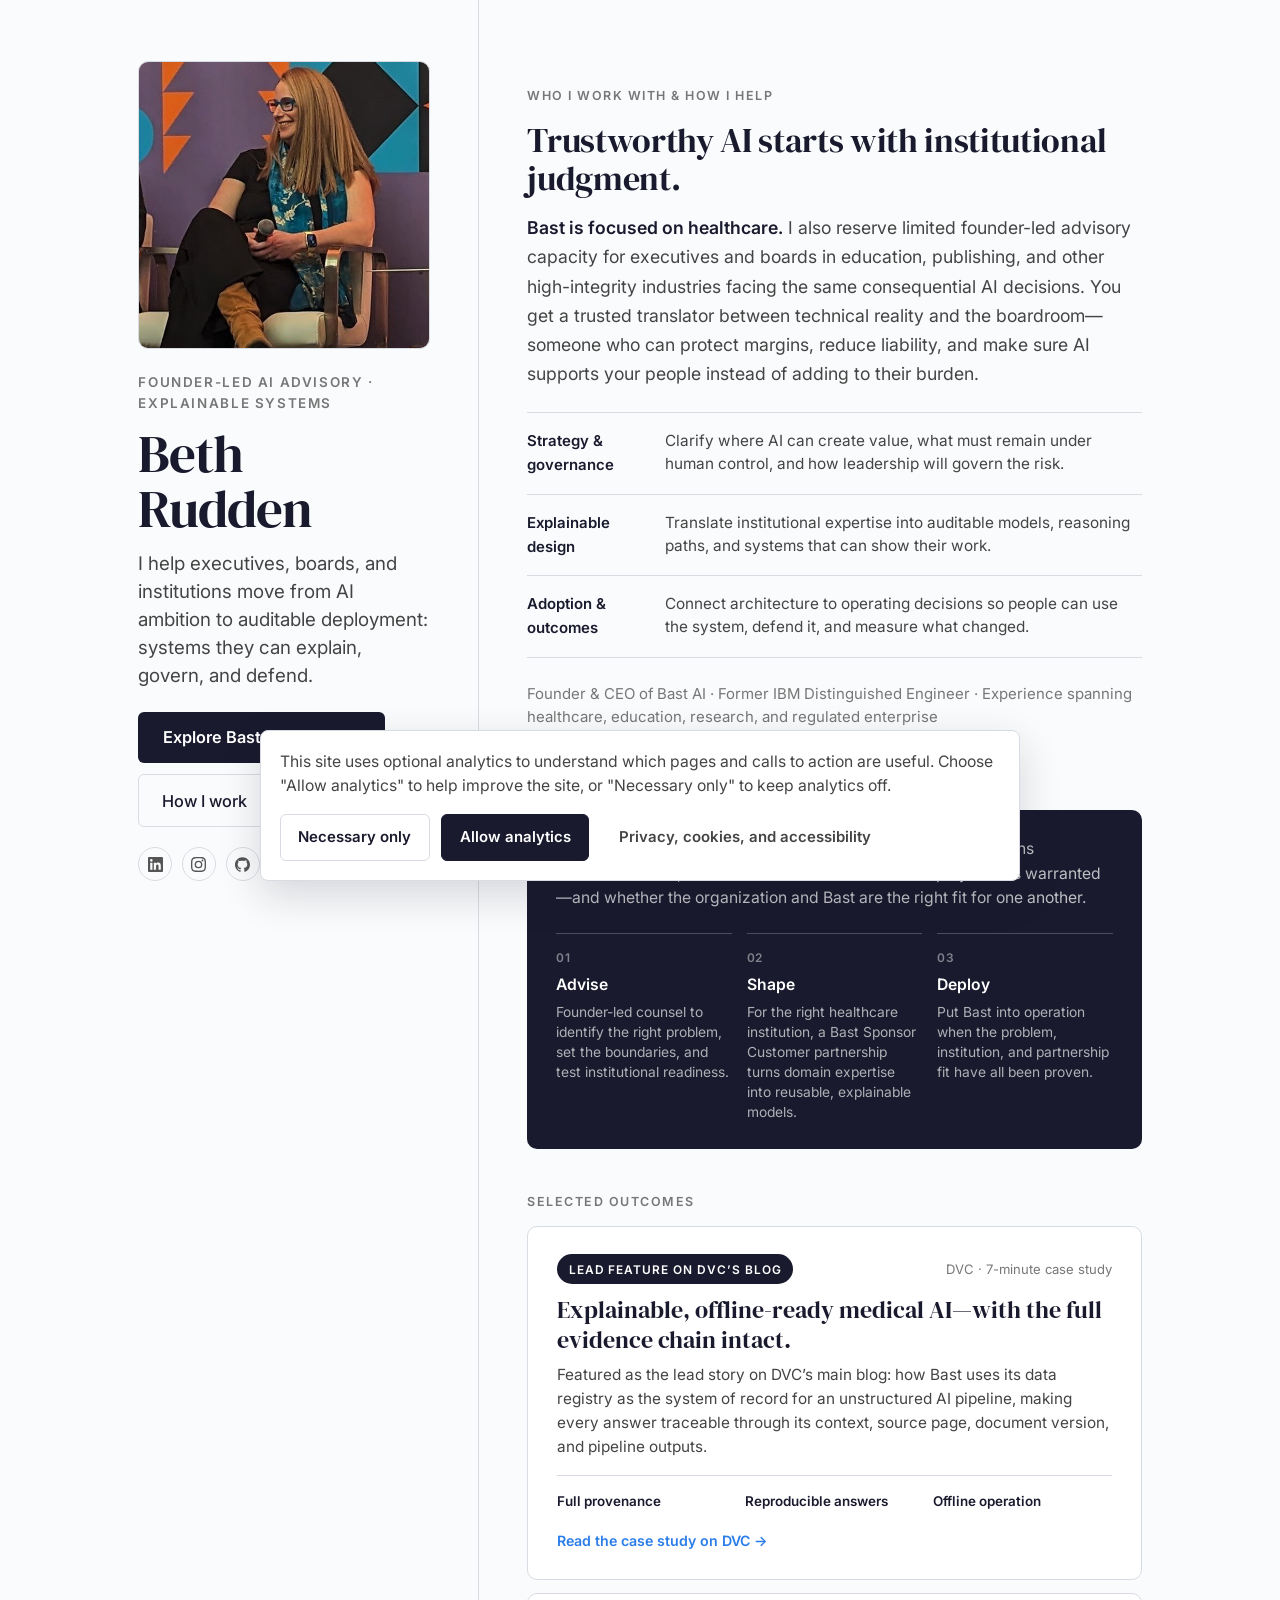
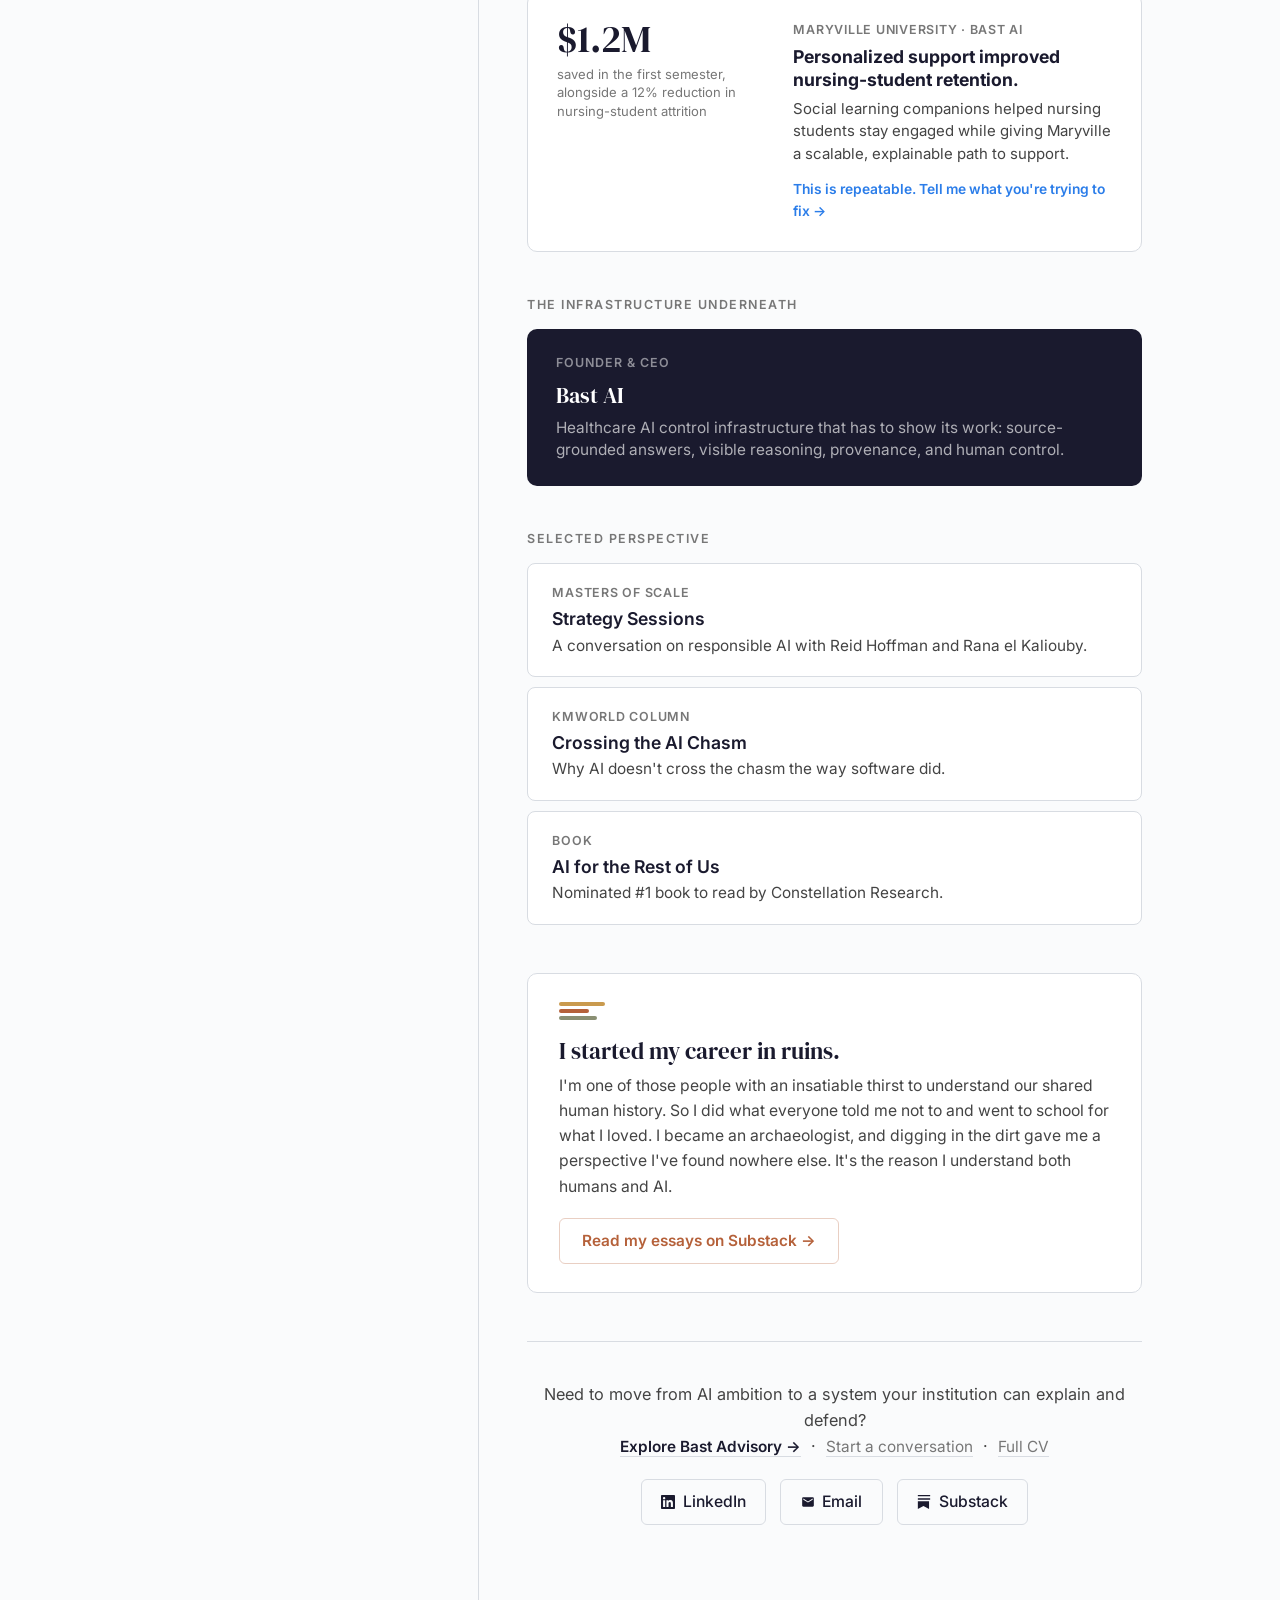
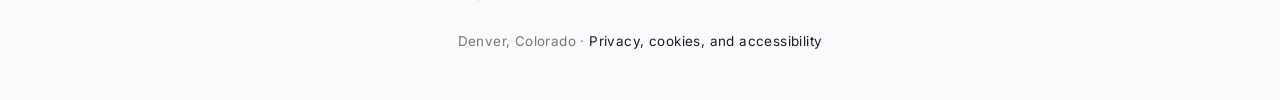
==== commit 869befcf: "Restore warmer advisory language" ====
--- a/index.html
+++ b/index.html
@@ -3,6 +3,7 @@
 <head>
 <meta charset="UTF-8">
 <meta name="viewport" content="width=device-width, initial-scale=1.0">
+<link rel="icon" href="beth-stage.jpg" type="image/jpeg">
 <title>Beth Rudden — From AI ambition to auditable deployment</title>
 <meta name="description" content="Beth Rudden is Founder &amp; CEO of Bast AI, focused on healthcare, with limited premium founder-led advisory for other high-integrity industries.">
 <meta property="og:title" content="Beth Rudden — From AI ambition to auditable deployment">
@@ -666,7 +667,7 @@
   <div class="section-label">Who I work with &amp; how I help</div>
   <section class="positioning">
     <h2>Trustworthy AI starts with institutional judgment.</h2>
-    <p class="positioning-lede"><strong>Bast is focused on healthcare.</strong> I reserve limited, premium founder-led advisory capacity for executives and boards in education, publishing, and other high-integrity industries facing the same consequential AI decisions. My edge is the ability to move between the boardroom, business model, ontology, and system design without losing the thread.</p>
+    <p class="positioning-lede"><strong>Bast is focused on healthcare.</strong> I also reserve limited founder-led advisory capacity for executives and boards in education, publishing, and other high-integrity industries facing the same consequential AI decisions. You get a trusted translator between technical reality and the boardroom&mdash;someone who can protect margins, reduce liability, and make sure AI supports your people instead of adding to their burden.</p>
     <div class="capability-list">
       <div class="capability">
         <div class="capability-title">Strategy &amp; governance</div>
@@ -775,7 +776,7 @@
 
   <!-- ═══════ THE REACH ═══════ -->
   <div class="reach">
-    <p>Need to move from AI ambition to a system your institution can explain and defend?<br><a href="https://bast.ai/advisory/" style="font-size: 0.8rem; font-weight: 600; color: var(--ink); text-decoration: none; border-bottom: 1px solid var(--border);">Explore Bast Advisory &rarr;</a> &nbsp;&middot;&nbsp; <a href="work.html#inquiry" style="font-size: 0.8rem; color: var(--text-light); text-decoration: none; border-bottom: 1px solid var(--border);">Start the fit check</a> &nbsp;&middot;&nbsp; <a href="cv.html" style="font-size: 0.8rem; color: var(--text-light); text-decoration: none; border-bottom: 1px solid var(--border);">Full CV</a></p>
+    <p>Need to move from AI ambition to a system your institution can explain and defend?<br><a href="https://bast.ai/advisory/" style="font-size: 0.8rem; font-weight: 600; color: var(--ink); text-decoration: none; border-bottom: 1px solid var(--border);">Explore Bast Advisory &rarr;</a> &nbsp;&middot;&nbsp; <a href="work.html#inquiry" style="font-size: 0.8rem; color: var(--text-light); text-decoration: none; border-bottom: 1px solid var(--border);">Start a conversation</a> &nbsp;&middot;&nbsp; <a href="cv.html" style="font-size: 0.8rem; color: var(--text-light); text-decoration: none; border-bottom: 1px solid var(--border);">Full CV</a></p>
     <div class="reach-links">
       <a href="https://linkedin.com/in/brudden" target="_blank" rel="noopener">
         <svg viewBox="0 0 24 24"><path d="M20.447 20.452h-3.554v-5.569c0-1.328-.027-3.037-1.852-3.037-1.853 0-2.136 1.445-2.136 2.939v5.667H9.351V9h3.414v1.561h.046c.477-.9 1.637-1.85 3.37-1.85 3.601 0 4.267 2.37 4.267 5.455v6.286zM5.337 7.433a2.062 2.062 0 01-2.063-2.065 2.064 2.064 0 112.063 2.065zm1.782 13.019H3.555V9h3.564v11.452zM22.225 0H1.771C.792 0 0 .774 0 1.729v20.542C0 23.227.792 24 1.771 24h20.451C23.2 24 24 23.227 24 22.271V1.729C24 .774 23.2 0 22.222 0h.003z"/></svg>
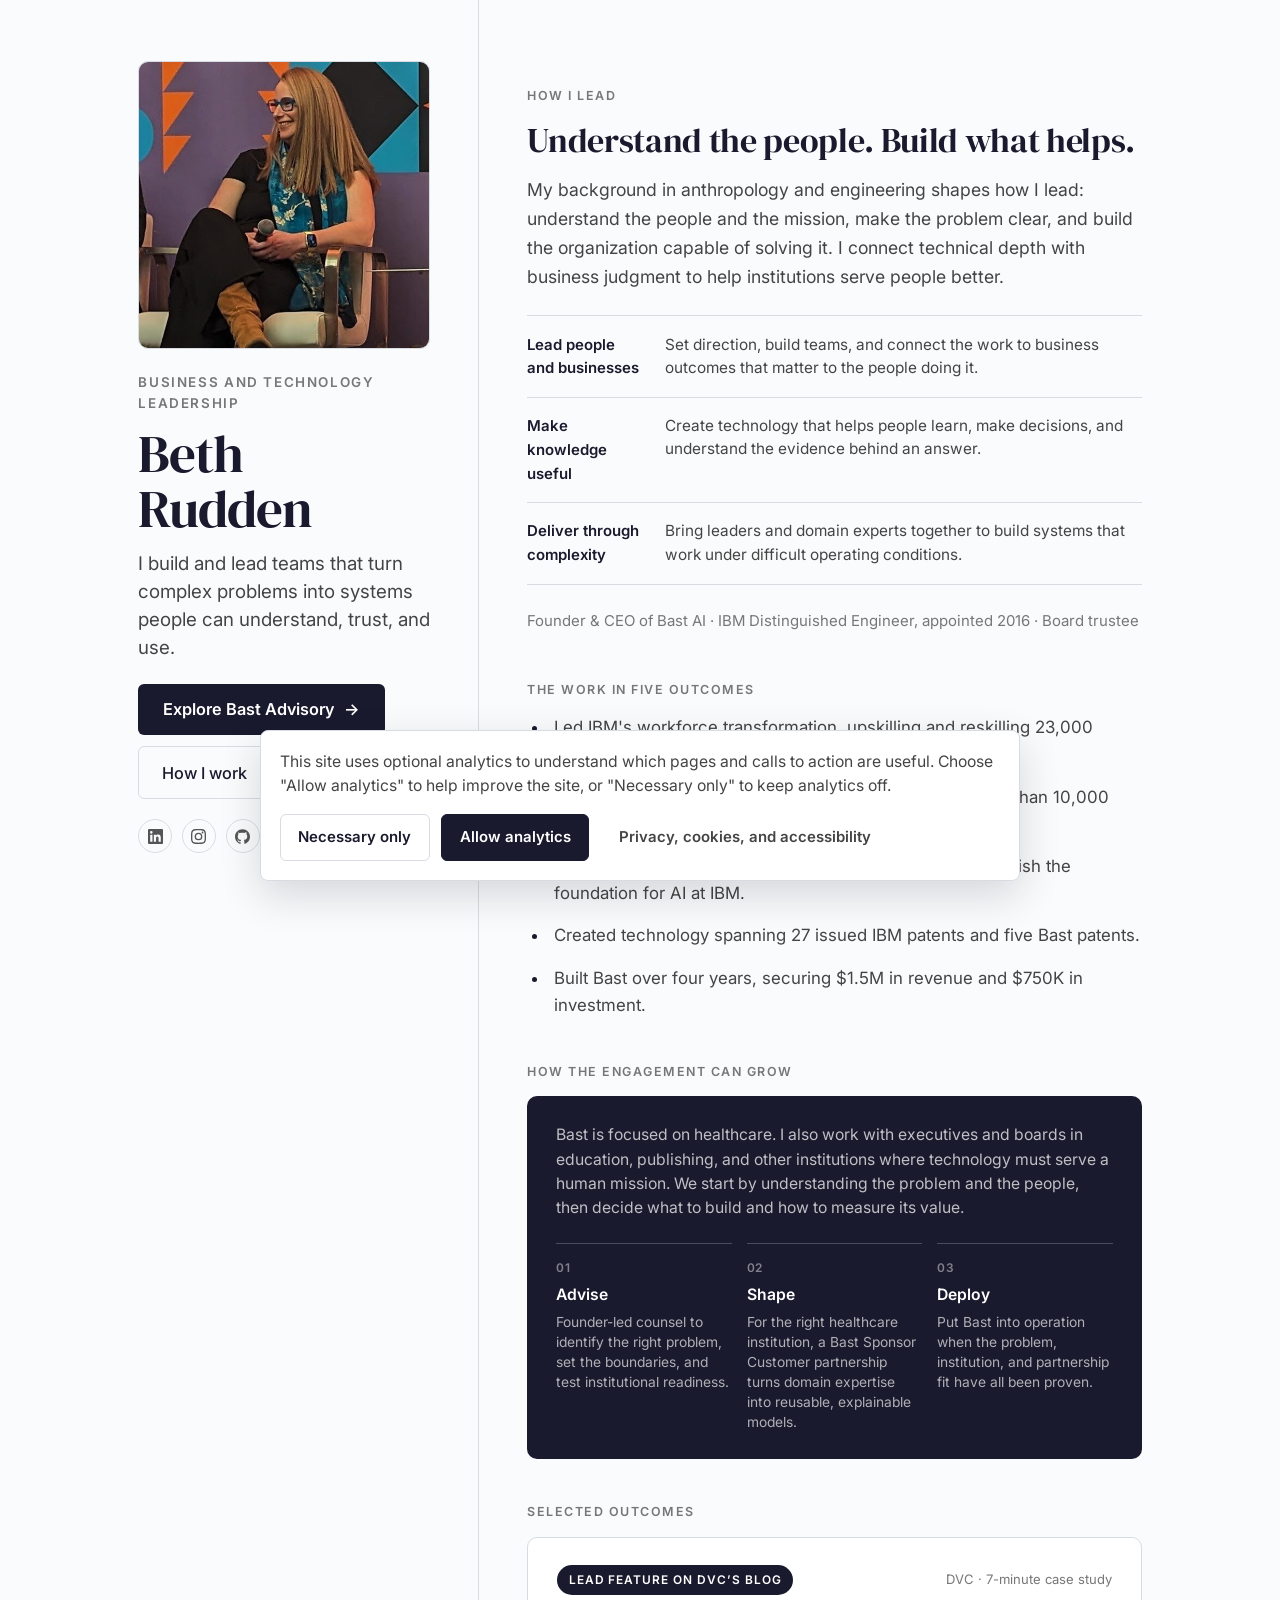
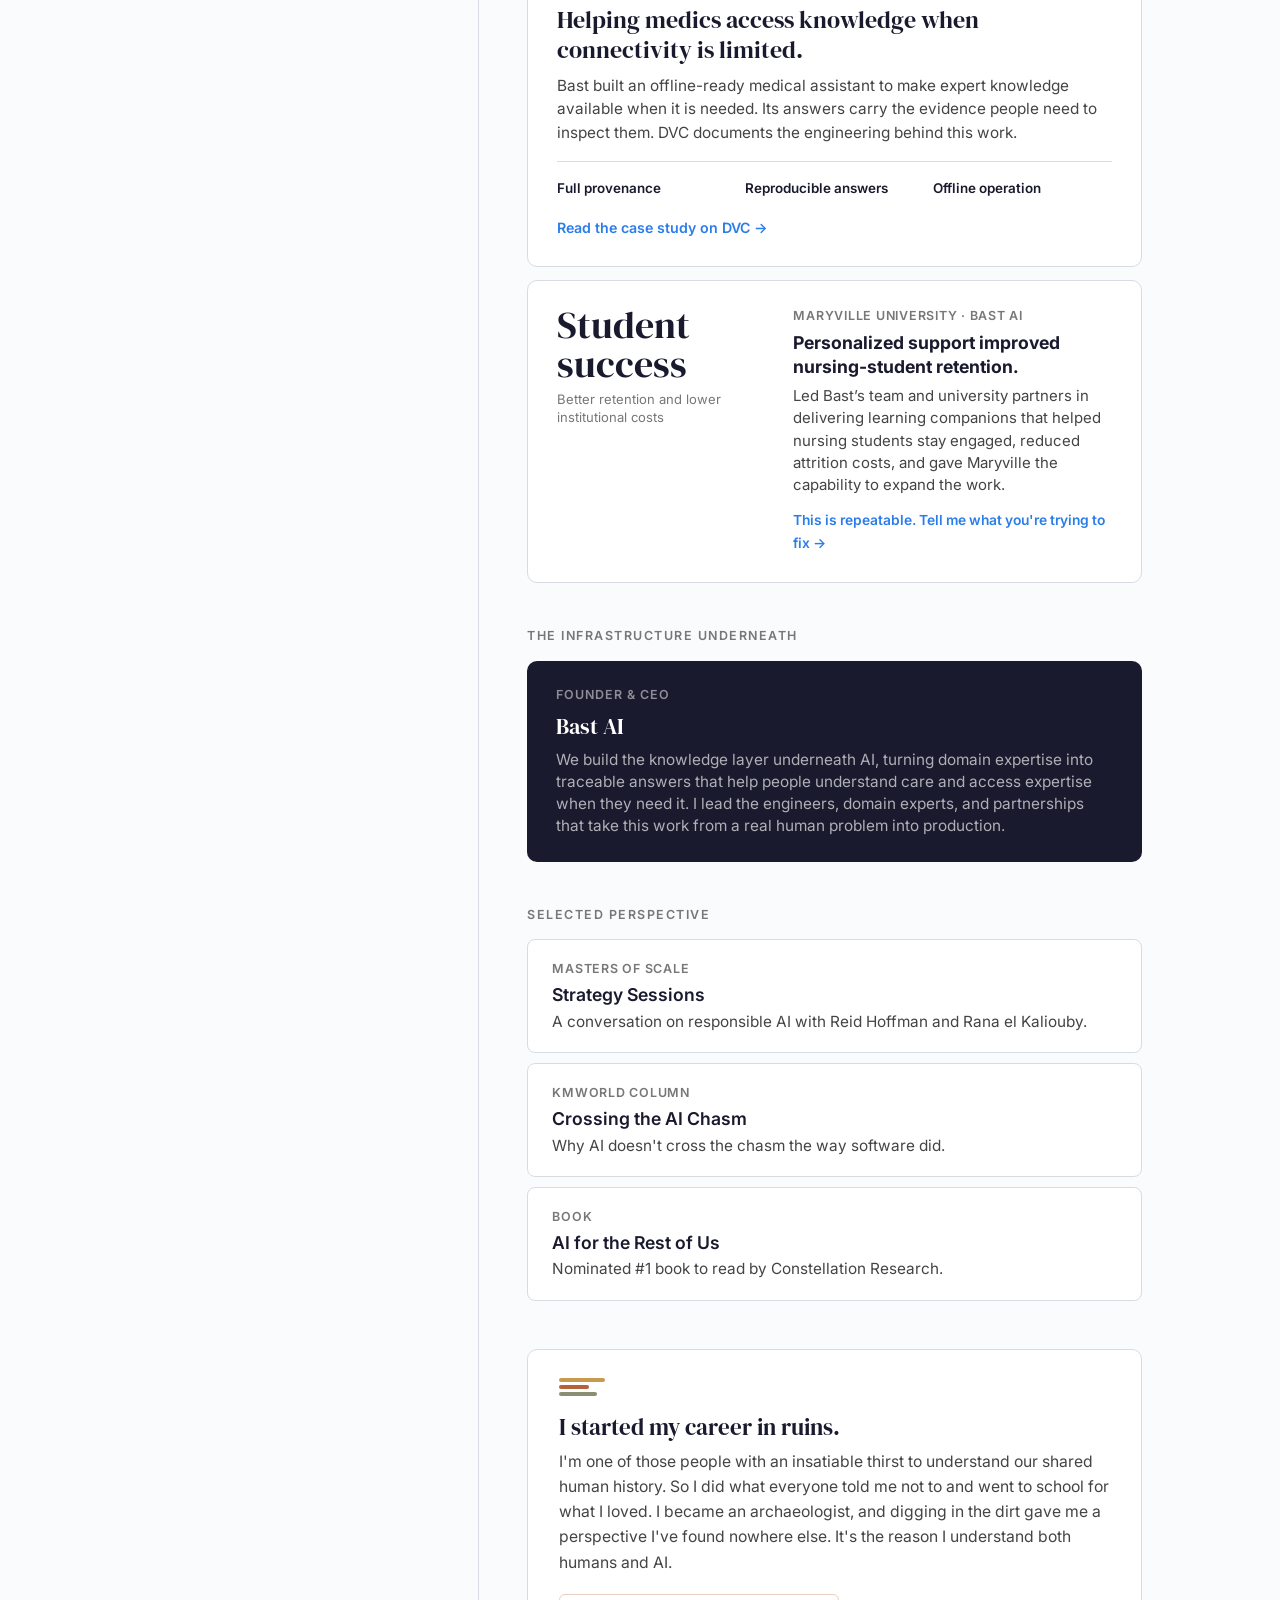
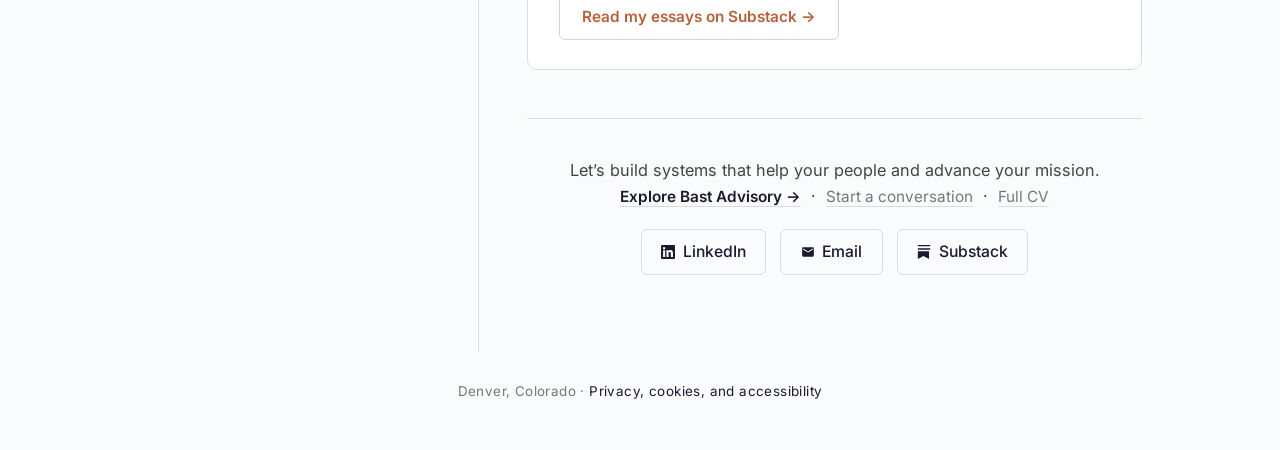
==== commit c95bdb92: "Center career story on leadership and five outcomes" ====
--- a/index.html
+++ b/index.html
@@ -4,10 +4,10 @@
 <meta charset="UTF-8">
 <meta name="viewport" content="width=device-width, initial-scale=1.0">
 <link rel="icon" href="beth-stage.jpg" type="image/jpeg">
-<title>Beth Rudden — From AI ambition to auditable deployment</title>
-<meta name="description" content="Beth Rudden is Founder &amp; CEO of Bast AI, focused on healthcare, with limited premium founder-led advisory for other high-integrity industries.">
-<meta property="og:title" content="Beth Rudden — From AI ambition to auditable deployment">
-<meta property="og:description" content="Executive judgment, AI architecture, and explainable systems for institutions where trust is not optional.">
+<title>Beth Rudden — Building teams and systems that help people</title>
+<meta name="description" content="Beth Rudden builds teams, grows businesses, and creates systems that help people. Founder and CEO of Bast AI, IBM Distinguished Engineer, and board trustee.">
+<meta property="og:title" content="Beth Rudden — Building teams and systems that help people">
+<meta property="og:description" content="Business leadership, workforce transformation, and explainable AI that helps institutions serve people better.">
 <meta property="og:type" content="profile">
 <meta property="og:url" content="https://bethrudden.ai/">
 <meta property="og:image" content="https://bethrudden.ai/og-card.jpg">
@@ -15,8 +15,8 @@
 <meta property="og:image:height" content="630">
 <meta property="og:image:alt" content="Beth Rudden, Founder &amp; CEO of Bast AI">
 <meta name="twitter:card" content="summary_large_image">
-<meta name="twitter:title" content="Beth Rudden — From AI ambition to auditable deployment">
-<meta name="twitter:description" content="Executive judgment, AI architecture, and explainable systems for institutions where trust is not optional.">
+<meta name="twitter:title" content="Beth Rudden — Building teams and systems that help people">
+<meta name="twitter:description" content="Business leadership, workforce transformation, and explainable AI that helps institutions serve people better.">
 <meta name="twitter:image" content="https://bethrudden.ai/og-card.jpg">
 <script src="analytics-consent.js" defer></script>
 <link rel="preconnect" href="https://fonts.googleapis.com">
@@ -629,6 +629,10 @@
     .outcome-card { grid-template-columns: 1fr; }
     .featured-case-proof { grid-template-columns: 1fr; }
   }
+
+  .career-story { padding-left: 1.15rem; margin: 0.5rem 0 1.5rem; }
+  .career-story li { font-size: 0.88rem; line-height: 1.6; color: var(--text); padding-left: 0.25rem; margin-bottom: 0.8rem; }
+  .career-story li::marker { color: var(--ink); }
 </style>
 </head>
 <body>
@@ -640,9 +644,9 @@
   <img class="hero-photo" src="beth-stage.jpg" alt="Beth Rudden seated on a panel stage at SXSW EDU, holding a microphone, in her Van Gogh almond-blossom scarf and tan suede boots." width="280" height="350">
   </div>
   <div class="hero-text">
-  <p class="eyebrow">Founder-led AI advisory · Explainable systems</p>
+  <p class="eyebrow">Business and technology leadership</p>
   <h1>Beth<br>Rudden</h1>
-  <p class="thesis">I help executives, boards, and institutions move from AI ambition to auditable deployment: systems they can explain, govern, and defend.</p>
+  <p class="thesis">I build and lead teams that turn complex problems into systems people can understand, trust, and use.</p>
   <div class="hero-actions">
     <a class="hero-cv" href="https://bast.ai/advisory/">Explore Bast Advisory <span class="arrow">&rarr;</span></a>
     <a class="hero-cv-secondary" href="work.html">How I work</a>
@@ -664,31 +668,40 @@
 <div class="main">
 
   <!-- ═══════ THE POSITIONING ═══════ -->
-  <div class="section-label">Who I work with &amp; how I help</div>
+  <div class="section-label">How I lead</div>
   <section class="positioning">
-    <h2>Trustworthy AI starts with institutional judgment.</h2>
-    <p class="positioning-lede"><strong>Bast is focused on healthcare.</strong> I also reserve limited founder-led advisory capacity for executives and boards in education, publishing, and other high-integrity industries facing the same consequential AI decisions. You get a trusted translator between technical reality and the boardroom&mdash;someone who can protect margins, reduce liability, and make sure AI supports your people instead of adding to their burden.</p>
+    <h2>Understand the people. Build what helps.</h2>
+    <p class="positioning-lede">My background in anthropology and engineering shapes how I lead: understand the people and the mission, make the problem clear, and build the organization capable of solving it. I connect technical depth with business judgment to help institutions serve people better.</p>
     <div class="capability-list">
       <div class="capability">
-        <div class="capability-title">Strategy &amp; governance</div>
-        <div class="capability-desc">Clarify where AI can create value, what must remain under human control, and how leadership will govern the risk.</div>
+        <div class="capability-title">Lead people and businesses</div>
+        <div class="capability-desc">Set direction, build teams, and connect the work to business outcomes that matter to the people doing it.</div>
       </div>
       <div class="capability">
-        <div class="capability-title">Explainable design</div>
-        <div class="capability-desc">Translate institutional expertise into auditable models, reasoning paths, and systems that can show their work.</div>
+        <div class="capability-title">Make knowledge useful</div>
+        <div class="capability-desc">Create technology that helps people learn, make decisions, and understand the evidence behind an answer.</div>
       </div>
       <div class="capability">
-        <div class="capability-title">Adoption &amp; outcomes</div>
-        <div class="capability-desc">Connect architecture to operating decisions so people can use the system, defend it, and measure what changed.</div>
+        <div class="capability-title">Deliver through complexity</div>
+        <div class="capability-desc">Bring leaders and domain experts together to build systems that work under difficult operating conditions.</div>
       </div>
     </div>
-    <p class="proof-line">Founder &amp; CEO of Bast AI · Former IBM Distinguished Engineer · Experience spanning healthcare, education, research, and regulated enterprise</p>
+    <p class="proof-line">Founder &amp; CEO of Bast AI · IBM Distinguished Engineer, appointed 2016 · Board trustee</p>
   </section>
+
+  <h2 class="section-label">The work in five outcomes</h2>
+  <ul class="career-story">
+      <li>Led IBM&#x27;s workforce transformation, upskilling and reskilling 23,000 people in 16 months.</li>
+      <li>Created the data-science profession through which more than 10,000 data scientists have been certified globally.</li>
+      <li>Owned and grew two P&amp;Ls by double digits, helping establish the foundation for AI at IBM.</li>
+      <li>Created technology spanning 27 issued IBM patents and five Bast patents.</li>
+      <li>Built Bast over four years, securing $1.5M in revenue and $750K in investment.</li>
+    </ul>
 
   <!-- ═══════ THE PATH ═══════ -->
   <div class="section-label">How the engagement can grow</div>
   <section class="pathway">
-    <p class="pathway-intro">Bast Advisory is the front door. It exposes the real problem, earns institutional trust, and determines whether a Bast deployment is warranted—and whether the organization and Bast are the right fit for one another.</p>
+    <p class="pathway-intro">Bast is focused on healthcare. I also work with executives and boards in education, publishing, and other institutions where technology must serve a human mission. We start by understanding the problem and the people, then decide what to build and how to measure its value.</p>
     <div class="path-steps">
       <div class="path-step">
         <div class="path-number">01</div>
@@ -715,8 +728,8 @@
       <span class="featured-case-badge">Lead feature on DVC’s blog</span>
       <span class="featured-case-source">DVC · 7-minute case study</span>
     </div>
-    <h3>Explainable, offline-ready medical AI—with the full evidence chain intact.</h3>
-    <p>Featured as the lead story on DVC’s main blog: how Bast uses its data registry as the system of record for an unstructured AI pipeline, making every answer traceable through its context, source page, document version, and pipeline outputs.</p>
+    <h3>Helping medics access knowledge when connectivity is limited.</h3>
+    <p>Bast built an offline-ready medical assistant to make expert knowledge available when it is needed. Its answers carry the evidence people need to inspect them. DVC documents the engineering behind this work.</p>
     <div class="featured-case-proof">
       <span>Full provenance</span>
       <span>Reproducible answers</span>
@@ -726,13 +739,13 @@
   </a>
   <section class="outcome-card">
     <div>
-      <div class="outcome-stat">$1.2M</div>
-      <div class="outcome-stat-label">saved in the first semester, alongside a 12% reduction in nursing-student attrition</div>
+      <div class="outcome-stat">Student success</div>
+      <div class="outcome-stat-label">Better retention and lower institutional costs</div>
     </div>
     <div class="outcome-copy">
       <div class="card-label">Maryville University · Bast AI</div>
       <h3>Personalized support improved nursing-student retention.</h3>
-      <p>Social learning companions helped nursing students stay engaged while giving Maryville a scalable, explainable path to support.</p>
+      <p>Led Bast’s team and university partners in delivering learning companions that helped nursing students stay engaged, reduced attrition costs, and gave Maryville the capability to expand the work.</p>
       <a class="outcome-request" href="work.html#inquiry">This is repeatable. Tell me what you're trying to fix &rarr;</a>
     </div>
   </section>
@@ -742,7 +755,7 @@
   <a class="company-card" href="https://bast.ai/" target="_blank" rel="noopener">
     <div class="card-label">Founder &amp; CEO</div>
     <div class="card-title">Bast AI</div>
-    <div class="card-desc">Healthcare AI control infrastructure that has to show its work: source-grounded answers, visible reasoning, provenance, and human control.</div>
+    <div class="card-desc">We build the knowledge layer underneath AI, turning domain expertise into traceable answers that help people understand care and access expertise when they need it. I lead the engineers, domain experts, and partnerships that take this work from a real human problem into production.</div>
   </a>
 
   <!-- ═══════ THE PROOF ═══════ -->
@@ -776,7 +789,7 @@
 
   <!-- ═══════ THE REACH ═══════ -->
   <div class="reach">
-    <p>Need to move from AI ambition to a system your institution can explain and defend?<br><a href="https://bast.ai/advisory/" style="font-size: 0.8rem; font-weight: 600; color: var(--ink); text-decoration: none; border-bottom: 1px solid var(--border);">Explore Bast Advisory &rarr;</a> &nbsp;&middot;&nbsp; <a href="work.html#inquiry" style="font-size: 0.8rem; color: var(--text-light); text-decoration: none; border-bottom: 1px solid var(--border);">Start a conversation</a> &nbsp;&middot;&nbsp; <a href="cv.html" style="font-size: 0.8rem; color: var(--text-light); text-decoration: none; border-bottom: 1px solid var(--border);">Full CV</a></p>
+    <p>Let’s build systems that help your people and advance your mission.<br><a href="https://bast.ai/advisory/" style="font-size: 0.8rem; font-weight: 600; color: var(--ink); text-decoration: none; border-bottom: 1px solid var(--border);">Explore Bast Advisory &rarr;</a> &nbsp;&middot;&nbsp; <a href="work.html#inquiry" style="font-size: 0.8rem; color: var(--text-light); text-decoration: none; border-bottom: 1px solid var(--border);">Start a conversation</a> &nbsp;&middot;&nbsp; <a href="cv.html" style="font-size: 0.8rem; color: var(--text-light); text-decoration: none; border-bottom: 1px solid var(--border);">Full CV</a></p>
     <div class="reach-links">
       <a href="https://linkedin.com/in/brudden" target="_blank" rel="noopener">
         <svg viewBox="0 0 24 24"><path d="M20.447 20.452h-3.554v-5.569c0-1.328-.027-3.037-1.852-3.037-1.853 0-2.136 1.445-2.136 2.939v5.667H9.351V9h3.414v1.561h.046c.477-.9 1.637-1.85 3.37-1.85 3.601 0 4.267 2.37 4.267 5.455v6.286zM5.337 7.433a2.062 2.062 0 01-2.063-2.065 2.064 2.064 0 112.063 2.065zm1.782 13.019H3.555V9h3.564v11.452zM22.225 0H1.771C.792 0 0 .774 0 1.729v20.542C0 23.227.792 24 1.771 24h20.451C23.2 24 24 23.227 24 22.271V1.729C24 .774 23.2 0 22.222 0h.003z"/></svg>
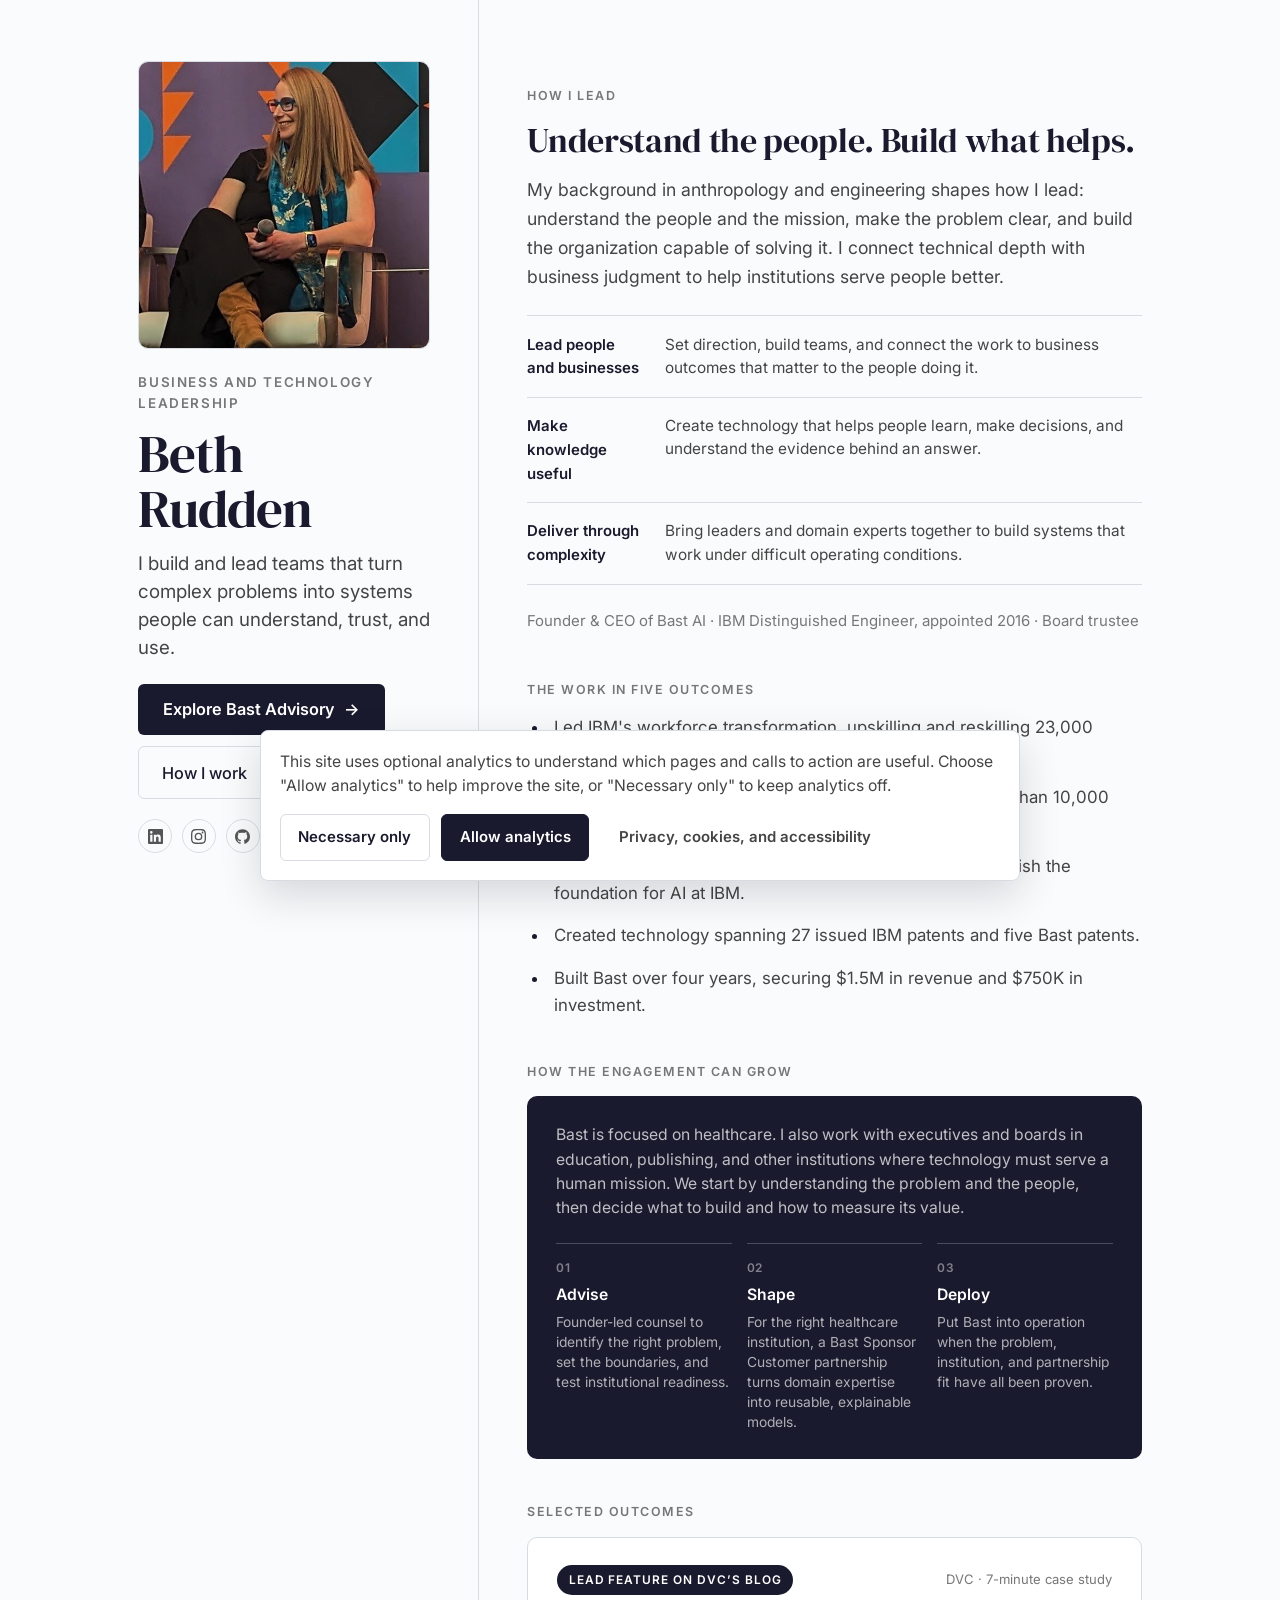
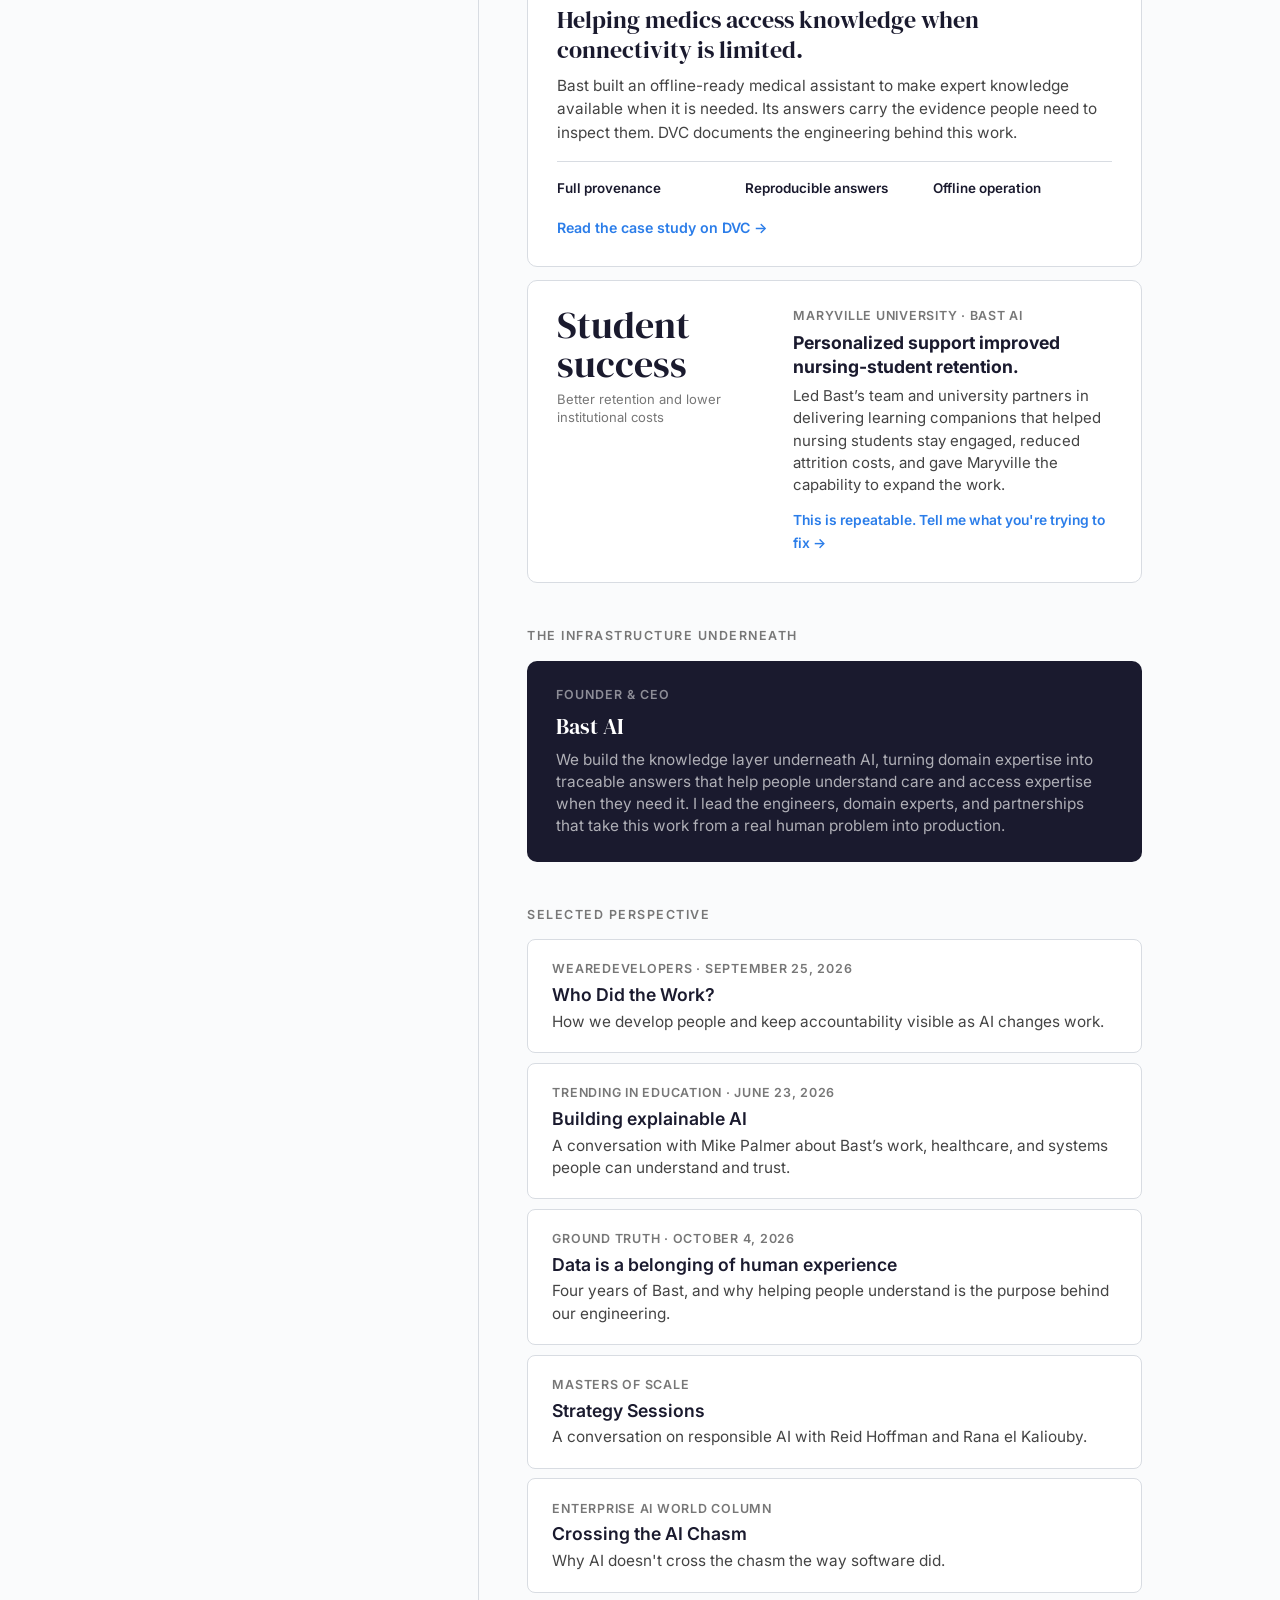
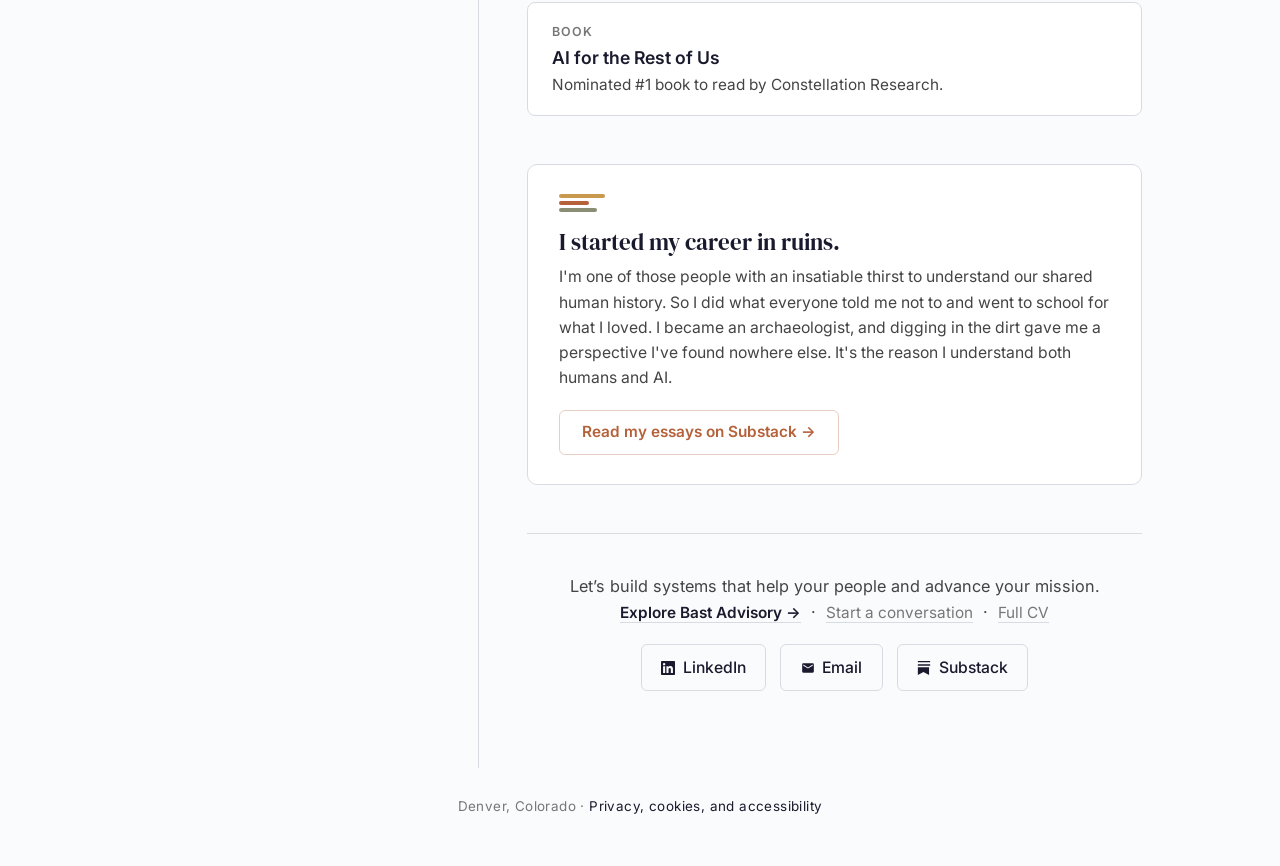
==== commit db94e133: "Add recent appearances and publications to site and full CV" ====
--- a/index.html
+++ b/index.html
@@ -761,6 +761,24 @@
   <!-- ═══════ THE PROOF ═══════ -->
   <div class="section-label">Selected perspective</div>
 
+  <a class="proof-card" href="https://www.wearedevelopers.com/videos/100556-who-did-the-work?t=679" target="_blank" rel="noopener">
+    <div class="card-label">WeAreDevelopers · September 25, 2026</div>
+    <div class="card-title">Who Did the Work?</div>
+    <div class="card-desc">How we develop people and keep accountability visible as AI changes work.</div>
+  </a>
+
+  <a class="proof-card" href="https://trendingineducation.com/2026/06/explainable-ai/" target="_blank" rel="noopener">
+    <div class="card-label">Trending in Education · June 23, 2026</div>
+    <div class="card-title">Building explainable AI</div>
+    <div class="card-desc">A conversation with Mike Palmer about Bast’s work, healthcare, and systems people can understand and trust.</div>
+  </a>
+
+  <a class="proof-card" href="https://bastai.substack.com/p/data-is-a-belonging-of-human-experience" target="_blank" rel="noopener">
+    <div class="card-label">Ground Truth · October 4, 2026</div>
+    <div class="card-title">Data is a belonging of human experience</div>
+    <div class="card-desc">Four years of Bast, and why helping people understand is the purpose behind our engineering.</div>
+  </a>
+
   <a class="proof-card" href="https://www.youtube.com/watch?v=Bd9xqcAqVYU" target="_blank" rel="noopener">
     <div class="card-label">Masters of Scale</div>
     <div class="card-title">Strategy Sessions</div>
@@ -768,7 +786,7 @@
   </a>
 
   <a class="proof-card" href="https://www.enterpriseaiworld.com/Articles/MoreNews.aspx?ContextSubtypeID=863" target="_blank" rel="noopener">
-    <div class="card-label">KMWorld Column</div>
+    <div class="card-label">Enterprise AI World Column</div>
     <div class="card-title">Crossing the AI Chasm</div>
     <div class="card-desc">Why AI doesn't cross the chasm the way software did.</div>
   </a>
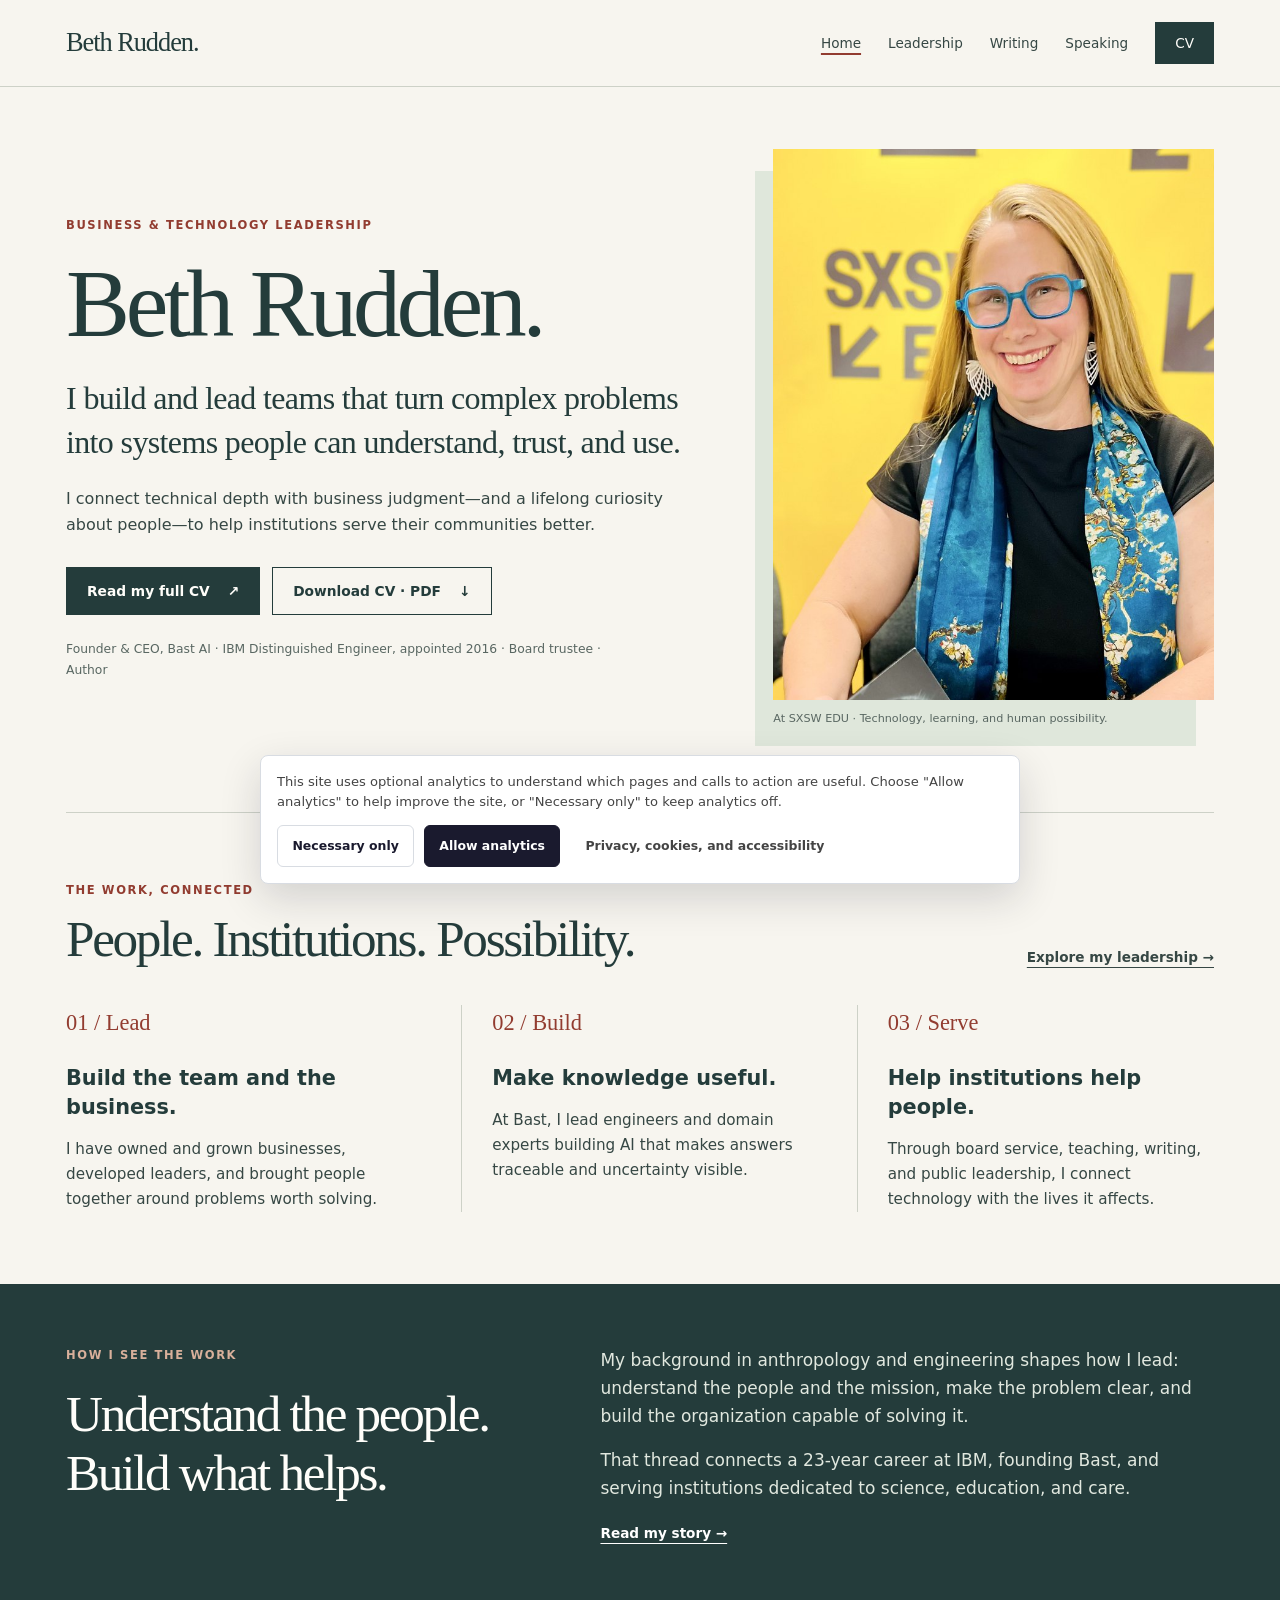
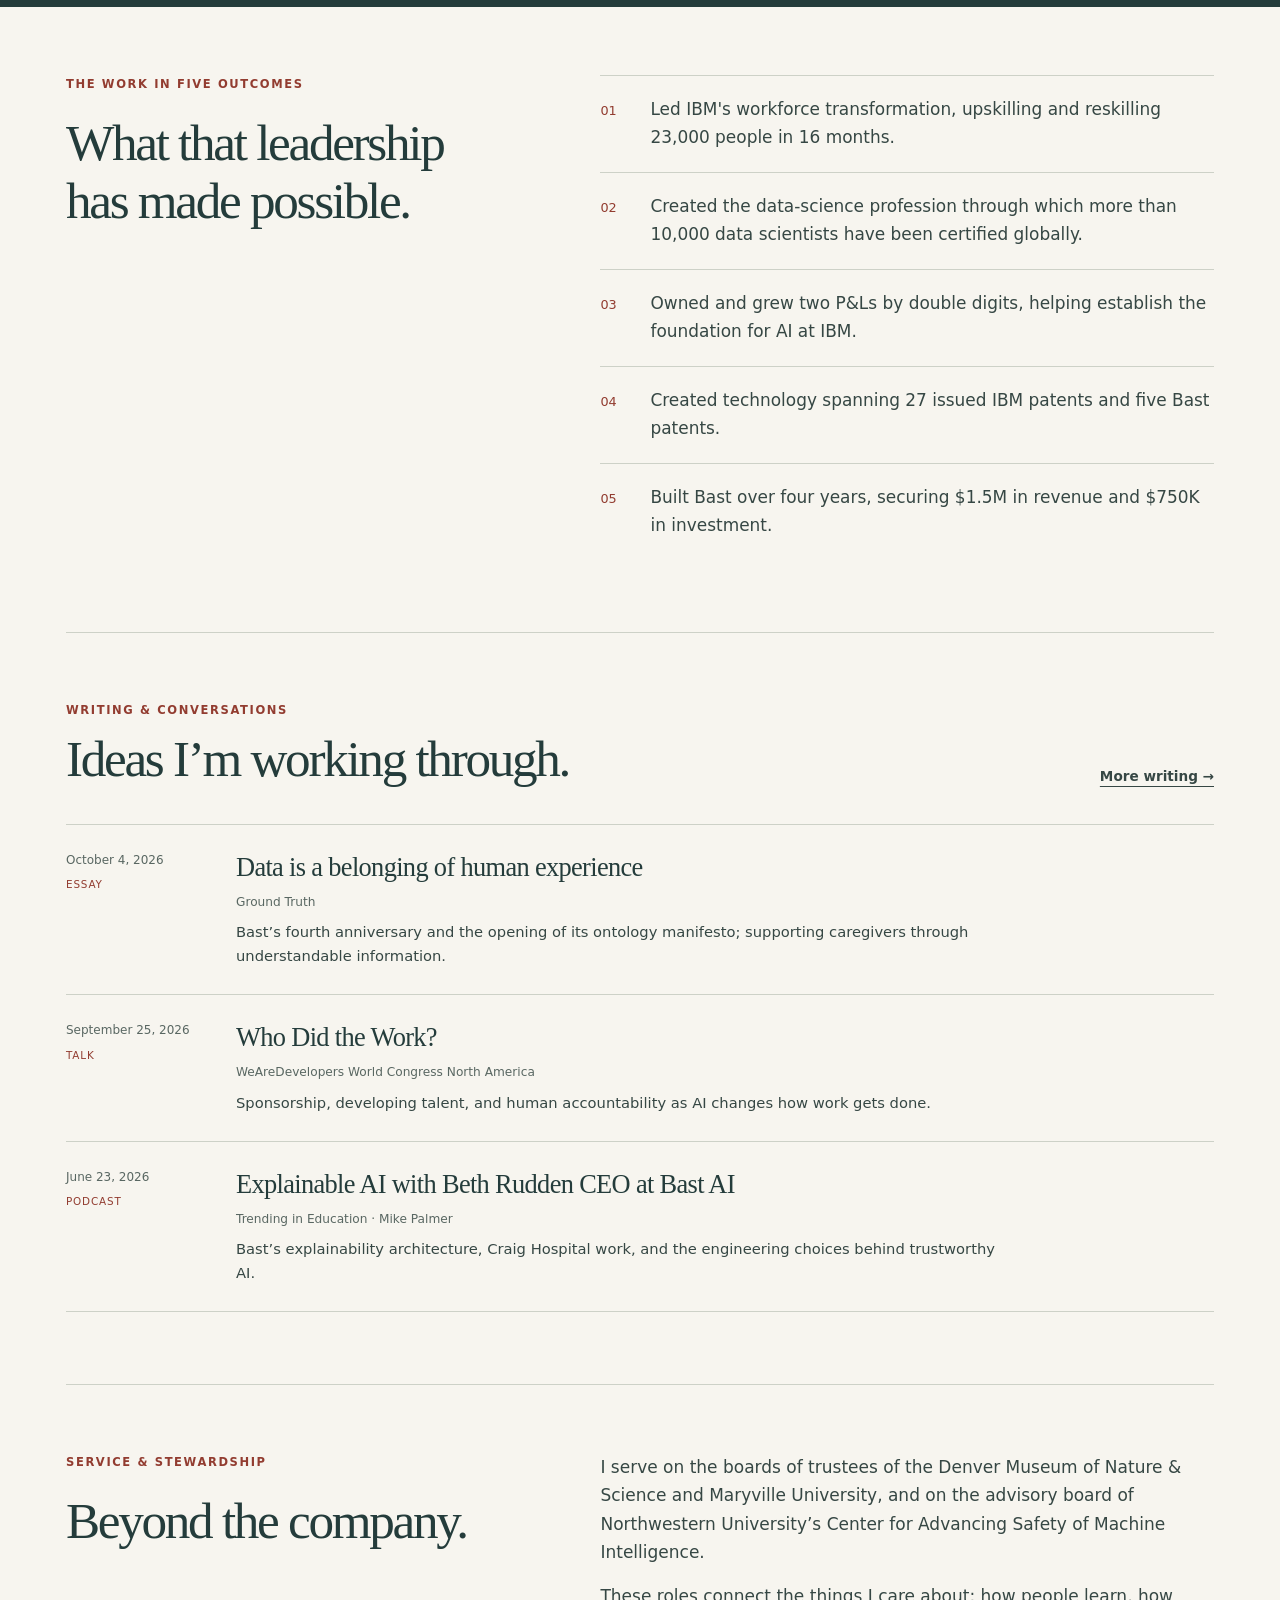
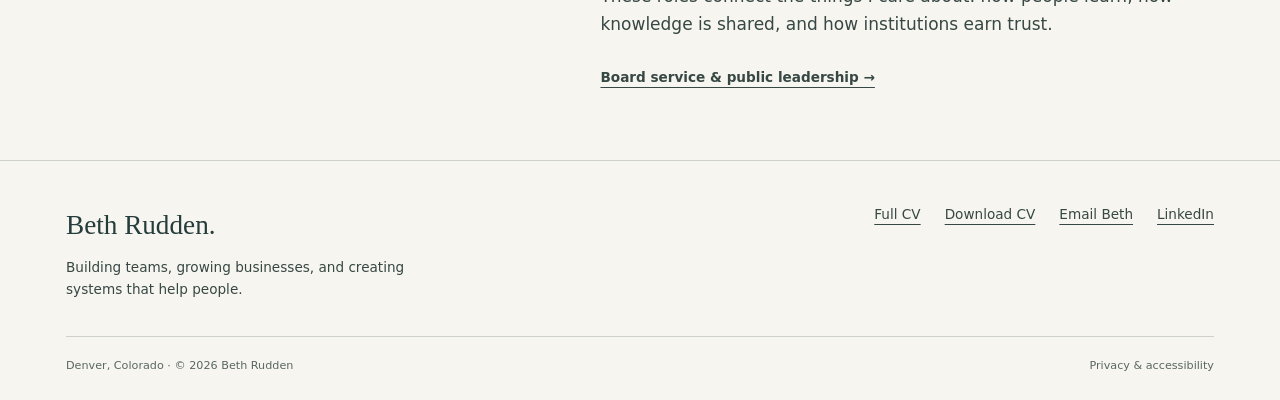
==== commit 7f456a0e: "Rebuild personal site around leadership and accessible CV navigation" ====
--- a/index.html
+++ b/index.html
@@ -1,835 +1,14 @@
-<!DOCTYPE html>
-<html lang="en">
-<head>
-<meta charset="UTF-8">
-<meta name="viewport" content="width=device-width, initial-scale=1.0">
-<link rel="icon" href="beth-stage.jpg" type="image/jpeg">
-<title>Beth Rudden — Building teams and systems that help people</title>
-<meta name="description" content="Beth Rudden builds teams, grows businesses, and creates systems that help people. Founder and CEO of Bast AI, IBM Distinguished Engineer, and board trustee.">
-<meta property="og:title" content="Beth Rudden — Building teams and systems that help people">
-<meta property="og:description" content="Business leadership, workforce transformation, and explainable AI that helps institutions serve people better.">
-<meta property="og:type" content="profile">
-<meta property="og:url" content="https://bethrudden.ai/">
-<meta property="og:image" content="https://bethrudden.ai/og-card.jpg">
-<meta property="og:image:width" content="1200">
-<meta property="og:image:height" content="630">
-<meta property="og:image:alt" content="Beth Rudden, Founder &amp; CEO of Bast AI">
-<meta name="twitter:card" content="summary_large_image">
-<meta name="twitter:title" content="Beth Rudden — Building teams and systems that help people">
-<meta name="twitter:description" content="Business leadership, workforce transformation, and explainable AI that helps institutions serve people better.">
-<meta name="twitter:image" content="https://bethrudden.ai/og-card.jpg">
-<script src="analytics-consent.js" defer></script>
-<link rel="preconnect" href="https://fonts.googleapis.com">
-<link href="https://fonts.googleapis.com/css2?family=DM+Serif+Display&family=Inter:wght@400;500;600&display=swap" rel="stylesheet">
-<style>
-  :root {
-    --ink: #1a1a2e;
-    --text: #444;
-    --text-light: #777;
-    --border: #d8dce2;
-    --bg: #fafbfc;
-    --card-bg: #fff;
-    --accent: #1a1a2e;
-    --accent-hover: #2B7DE9;
-  }
-
-  * { margin: 0; padding: 0; box-sizing: border-box; }
-
-  html { font-size: 120%; }
-
-  body {
-    font-family: 'Inter', -apple-system, BlinkMacSystemFont, sans-serif;
-    background: var(--bg);
-    color: var(--ink);
-    line-height: 1.6;
-    -webkit-font-smoothing: antialiased;
-  }
-  a:focus-visible,
-  button:focus-visible,
-  input:focus-visible,
-  select:focus-visible,
-  textarea:focus-visible {
-    outline: 3px solid rgba(43,125,233,0.35);
-    outline-offset: 2px;
-  }
-
-  /* ── LAYOUT (split sidebar) ── */
-  .layout {
-    max-width: 1080px;
-    margin: 0 auto;
-    padding: 0 2rem;
-    display: flex;
-    align-items: flex-start;
-  }
-
-  /* ── HERO (left sidebar) ── */
-  .hero {
-    flex: 0 0 340px;
-    position: sticky;
-    top: 0;
-    padding: 3.2rem 2.5rem 2.5rem 0;
-    display: flex;
-    flex-direction: column;
-    align-items: flex-start;
-  }
-  .hero-text { width: 100%; }
-  .hero-photos {
-    display: flex;
-    gap: 0.6rem;
-    width: 100%;
-    margin-bottom: 1.15rem;
-  }
-  .hero-photo {
-    flex: 1;
-    min-width: 0;
-    width: 100%;
-    height: clamp(260px, 32vh, 340px);
-    object-fit: cover;
-    object-position: center top;
-    border-radius: 10px;
-    border: 1px solid var(--border);
-  }
-
-  .eyebrow {
-    font-size: 0.7rem;
-    font-weight: 600;
-    text-transform: uppercase;
-    letter-spacing: 0.12em;
-    color: var(--text-light);
-    margin-bottom: 0.6rem;
-  }
-
-  .hero h1 {
-    font-family: 'DM Serif Display', serif;
-    font-size: 2.75rem;
-    font-weight: 400;
-    letter-spacing: -0.02em;
-    line-height: 1.05;
-    margin-bottom: 0.7rem;
-  }
-
-  .hero .thesis {
-    font-size: 0.98rem;
-    color: var(--text);
-    line-height: 1.48;
-    max-width: 440px;
-    margin-bottom: 1.15rem;
-  }
-
-  .hero-actions {
-    display: flex;
-    gap: 0.6rem;
-    flex-wrap: wrap;
-    align-items: center;
-    margin-bottom: 1.05rem;
-  }
-  .hero-cv {
-    display: inline-flex;
-    align-items: center;
-    gap: 0.45rem;
-    font-size: 0.85rem;
-    font-weight: 600;
-    color: #fff;
-    background: var(--ink);
-    text-decoration: none;
-    padding: 0.65rem 1.3rem;
-    border-radius: 6px;
-    transition: all 0.15s;
-  }
-  .hero-cv:hover {
-    background: var(--accent-hover);
-    transform: translateY(-1px);
-    box-shadow: 0 4px 16px rgba(43,125,233,0.2);
-  }
-  .hero-cv .arrow { transition: transform 0.15s; }
-  .hero-cv:hover .arrow { transform: translateX(3px); }
-  .hero-cv-secondary {
-    display: inline-flex;
-    align-items: center;
-    gap: 0.4rem;
-    font-size: 0.85rem;
-    font-weight: 500;
-    color: var(--ink);
-    background: transparent;
-    text-decoration: none;
-    padding: 0.65rem 1.2rem;
-    border: 1.5px solid var(--border);
-    border-radius: 6px;
-    transition: all 0.15s;
-  }
-  .hero-cv-secondary:hover {
-    border-color: var(--ink);
-    transform: translateY(-1px);
-  }
-
-  .social-row {
-    display: flex;
-    gap: 0.5rem;
-  }
-  .social-row a {
-    display: flex;
-    align-items: center;
-    justify-content: center;
-    width: 34px;
-    height: 34px;
-    border-radius: 50%;
-    border: 1.5px solid var(--border);
-    background: transparent;
-    text-decoration: none;
-    transition: all 0.2s;
-  }
-  .social-row a:hover {
-    border-color: var(--ink);
-    background: var(--ink);
-  }
-  .social-row a svg { width: 15px; height: 15px; fill: #555; transition: fill 0.2s; }
-  .social-row a:hover svg { fill: #fff; }
-
-  /* ── MAIN (right column) ── */
-  .main {
-    flex: 1;
-    min-width: 0;
-    padding: 4.5rem 0 4rem 2.5rem;
-    border-left: 1px solid var(--border);
-  }
-
-  /* ── SECTION LABEL ── */
-  .section-label {
-    font-size: 0.65rem;
-    font-weight: 600;
-    text-transform: uppercase;
-    letter-spacing: 0.12em;
-    color: var(--text-light);
-    margin: 2.25rem 0 0.75rem;
-  }
-  .section-label:first-child { margin-top: 0; }
-
-  /* ── POSITIONING ── */
-  .positioning {
-    padding-bottom: 0.25rem;
-  }
-  .positioning h2 {
-    font-family: 'DM Serif Display', serif;
-    font-size: 1.75rem;
-    font-weight: 400;
-    line-height: 1.15;
-    letter-spacing: -0.01em;
-    margin-bottom: 0.8rem;
-  }
-  .positioning .positioning-lede {
-    font-size: 0.92rem;
-    color: var(--text);
-    line-height: 1.65;
-    margin-bottom: 1.25rem;
-  }
-  .positioning .positioning-lede strong {
-    color: var(--ink);
-    font-weight: 600;
-  }
-  .capability-list {
-    border-top: 1px solid var(--border);
-    margin-bottom: 1.25rem;
-  }
-  .capability {
-    display: grid;
-    grid-template-columns: 118px 1fr;
-    gap: 1rem;
-    padding: 0.85rem 0;
-    border-bottom: 1px solid var(--border);
-  }
-  .capability-title {
-    font-size: 0.78rem;
-    font-weight: 600;
-    color: var(--ink);
-  }
-  .capability-desc {
-    font-size: 0.8rem;
-    color: var(--text);
-    line-height: 1.5;
-  }
-  .proof-line {
-    font-size: 0.78rem;
-    color: var(--text-light);
-    line-height: 1.55;
-  }
-
-  /* ── ENGAGEMENT PATH ── */
-  .pathway {
-    background: var(--ink);
-    color: #fff;
-    border-radius: 10px;
-    padding: 1.4rem 1.5rem;
-  }
-  .pathway-intro {
-    font-size: 0.82rem;
-    color: rgba(255,255,255,0.72);
-    line-height: 1.55;
-    margin-bottom: 1.15rem;
-  }
-  .path-steps {
-    display: grid;
-    grid-template-columns: repeat(3, 1fr);
-    gap: 0.75rem;
-  }
-  .path-step {
-    border-top: 1px solid rgba(255,255,255,0.22);
-    padding-top: 0.75rem;
-  }
-  .path-number {
-    font-size: 0.62rem;
-    font-weight: 600;
-    letter-spacing: 0.08em;
-    color: rgba(255,255,255,0.45);
-    margin-bottom: 0.25rem;
-  }
-  .path-title {
-    font-size: 0.82rem;
-    font-weight: 600;
-    margin-bottom: 0.25rem;
-  }
-  .path-desc {
-    font-size: 0.72rem;
-    line-height: 1.45;
-    color: rgba(255,255,255,0.65);
-  }
-
-  /* ── OUTCOME ── */
-  .featured-case {
-    display: block;
-    background: var(--card-bg);
-    border: 1px solid var(--border);
-    border-radius: 10px;
-    padding: 1.4rem 1.5rem;
-    margin-bottom: 0.65rem;
-    color: var(--ink);
-    text-decoration: none;
-    transition: all 0.15s ease;
-  }
-  .featured-case:hover {
-    border-color: var(--accent-hover);
-    transform: translateY(-1px);
-    box-shadow: 0 3px 16px rgba(43,125,233,0.09);
-  }
-  .featured-case-top {
-    display: flex;
-    align-items: center;
-    justify-content: space-between;
-    gap: 1rem;
-    margin-bottom: 0.55rem;
-  }
-  .featured-case-badge {
-    display: inline-flex;
-    align-items: center;
-    font-size: 0.62rem;
-    font-weight: 600;
-    text-transform: uppercase;
-    letter-spacing: 0.08em;
-    color: #fff;
-    background: var(--ink);
-    border-radius: 999px;
-    padding: 0.28rem 0.6rem;
-  }
-  .featured-case-source {
-    font-size: 0.68rem;
-    color: var(--text-light);
-  }
-  .featured-case h3 {
-    font-family: 'DM Serif Display', serif;
-    font-size: 1.25rem;
-    font-weight: 400;
-    line-height: 1.25;
-    margin-bottom: 0.45rem;
-  }
-  .featured-case p {
-    font-size: 0.8rem;
-    color: var(--text);
-    line-height: 1.55;
-    margin-bottom: 0.85rem;
-  }
-  .featured-case-proof {
-    display: grid;
-    grid-template-columns: repeat(3, 1fr);
-    gap: 0.5rem;
-    padding-top: 0.8rem;
-    border-top: 1px solid var(--border);
-  }
-  .featured-case-proof span {
-    font-size: 0.7rem;
-    font-weight: 600;
-    color: var(--ink);
-  }
-  .featured-case-link {
-    display: block;
-    font-size: 0.74rem;
-    font-weight: 600;
-    color: var(--accent-hover);
-    margin-top: 0.9rem;
-  }
-  .outcome-card {
-    display: grid;
-    grid-template-columns: 0.8fr 1.2fr;
-    gap: 1.25rem;
-    background: var(--card-bg);
-    border: 1px solid var(--border);
-    border-radius: 10px;
-    padding: 1.35rem 1.5rem;
-  }
-  .outcome-stat {
-    font-family: 'DM Serif Display', serif;
-    font-size: 2rem;
-    line-height: 1;
-    color: var(--ink);
-    margin-bottom: 0.35rem;
-  }
-  .outcome-stat-label {
-    font-size: 0.68rem;
-    color: var(--text-light);
-    line-height: 1.4;
-  }
-  .outcome-copy .card-label {
-    font-size: 0.65rem;
-    font-weight: 600;
-    text-transform: uppercase;
-    letter-spacing: 0.06em;
-    color: var(--text-light);
-    margin-bottom: 0.25rem;
-  }
-  .outcome-copy h3 {
-    font-size: 0.92rem;
-    line-height: 1.35;
-    margin-bottom: 0.3rem;
-  }
-  .outcome-copy p {
-    font-size: 0.78rem;
-    color: var(--text);
-    line-height: 1.5;
-  }
-  .outcome-request {
-    display: inline-block;
-    font-size: 0.72rem;
-    font-weight: 600;
-    color: var(--accent-hover);
-    text-decoration: none;
-    margin-top: 0.65rem;
-  }
-  .outcome-request:hover { text-decoration: underline; }
-
-  /* ── PROOF CARDS ── */
-  .proof-card {
-    display: block;
-    background: var(--card-bg);
-    border: 1px solid var(--border);
-    border-radius: 8px;
-    padding: 1rem 1.25rem;
-    margin-bottom: 0.5rem;
-    text-decoration: none;
-    color: var(--ink);
-    transition: all 0.15s ease;
-  }
-  .proof-card:hover {
-    border-color: var(--accent-hover);
-    transform: translateY(-1px);
-    box-shadow: 0 2px 12px rgba(43,125,233,0.08);
-  }
-  .proof-card .card-label {
-    font-size: 0.65rem;
-    font-weight: 600;
-    text-transform: uppercase;
-    letter-spacing: 0.06em;
-    color: var(--text-light);
-    margin-bottom: 0.2rem;
-  }
-  .proof-card .card-title {
-    font-size: 0.92rem;
-    font-weight: 600;
-    line-height: 1.35;
-  }
-  .proof-card .card-desc {
-    font-size: 0.8rem;
-    color: var(--text);
-    margin-top: 0.2rem;
-    line-height: 1.45;
-  }
-
-  /* ── COMPANY CARD ── */
-  .company-card {
-    display: block;
-    background: var(--ink);
-    border-radius: 10px;
-    padding: 1.25rem 1.5rem;
-    margin-bottom: 0.5rem;
-    text-decoration: none;
-    color: #fff;
-    transition: all 0.15s ease;
-  }
-  .company-card:hover {
-    transform: translateY(-1px);
-    box-shadow: 0 4px 16px rgba(26,26,46,0.25);
-  }
-  .company-card .card-label {
-    font-size: 0.65rem;
-    font-weight: 600;
-    text-transform: uppercase;
-    letter-spacing: 0.08em;
-    color: rgba(255,255,255,0.5);
-    margin-bottom: 0.25rem;
-  }
-  .company-card .card-title {
-    font-family: 'DM Serif Display', serif;
-    font-size: 1.15rem;
-    font-weight: 400;
-    margin-bottom: 0.2rem;
-  }
-  .company-card .card-desc {
-    font-size: 0.8rem;
-    color: rgba(255,255,255,0.65);
-    line-height: 1.45;
-  }
-
-  /* ── HEARTBEAT (Substack hook) ── */
-  .heartbeat {
-    margin-top: 2.5rem;
-    padding: 1.5rem 1.6rem;
-    border: 1px solid var(--border);
-    border-radius: 10px;
-    background: var(--card-bg);
-    position: relative;
-    overflow: hidden;
-  }
-  .hb-strata {
-    display: flex;
-    flex-direction: column;
-    gap: 3px;
-    margin-bottom: 0.9rem;
-  }
-  .hb-strata span {
-    height: 4px;
-    border-radius: 2px;
-  }
-  .hb-strata span:nth-child(1) { width: 46px; background: #C99A4E; }
-  .hb-strata span:nth-child(2) { width: 30px; background: #B5613A; }
-  .hb-strata span:nth-child(3) { width: 38px; background: #8A8F73; }
-  .heartbeat .hb-eyebrow {
-    font-size: 0.62rem;
-    font-weight: 600;
-    text-transform: uppercase;
-    letter-spacing: 0.1em;
-    color: var(--text-light);
-    margin-bottom: 0.4rem;
-  }
-  .heartbeat .hb-title {
-    font-family: 'DM Serif Display', serif;
-    font-size: 1.2rem;
-    font-weight: 400;
-    margin-bottom: 0.45rem;
-    color: var(--ink);
-    line-height: 1.15;
-  }
-  .heartbeat .hb-desc {
-    font-size: 0.82rem;
-    color: var(--text);
-    line-height: 1.6;
-    margin-bottom: 1rem;
-  }
-  .heartbeat .hb-cta {
-    display: inline-flex;
-    align-items: center;
-    gap: 0.4rem;
-    font-size: 0.8rem;
-    font-weight: 600;
-    color: #B5613A;
-    text-decoration: none;
-    padding: 0.5rem 1.15rem;
-    border: 1.5px solid rgba(181, 97, 58, 0.3);
-    border-radius: 6px;
-    transition: all 0.15s;
-  }
-  .heartbeat .hb-cta:hover {
-    border-color: #B5613A;
-    background: #B5613A;
-    color: #fff;
-  }
-
-  /* ── CTA / REACH ── */
-  .reach {
-    margin-top: 2.5rem;
-    padding-top: 2rem;
-    border-top: 1px solid var(--border);
-    text-align: center;
-  }
-  .reach p {
-    font-size: 0.85rem;
-    color: var(--text);
-    margin-bottom: 1rem;
-  }
-  .reach-links {
-    display: flex;
-    gap: 0.75rem;
-    justify-content: center;
-    flex-wrap: wrap;
-  }
-  .reach-links a {
-    display: inline-flex;
-    align-items: center;
-    gap: 0.4rem;
-    font-size: 0.82rem;
-    font-weight: 500;
-    color: var(--ink);
-    text-decoration: none;
-    padding: 0.5rem 1rem;
-    border: 1.5px solid var(--border);
-    border-radius: 6px;
-    transition: all 0.15s;
-  }
-  .reach-links a:hover {
-    border-color: var(--ink);
-    background: var(--ink);
-    color: #fff;
-  }
-  .reach-links a svg { width: 14px; height: 14px; fill: currentColor; }
-
-  /* ── FOOTER ── */
-  .footer {
-    text-align: center;
-    padding: 1.5rem 1rem 2.5rem;
-    font-size: 0.7rem;
-    color: var(--text-light);
-    letter-spacing: 0.03em;
-  }
-  .footer a { color: var(--ink); text-decoration: none; }
-  .footer a:hover { text-decoration: underline; }
-
-  /* ── RESPONSIVE ── */
-  @media (max-width: 820px) {
-    .layout {
-      flex-direction: column;
-      padding: 0 1.5rem;
-    }
-    .hero {
-      position: static;
-      flex-basis: auto;
-      width: 100%;
-      padding: 3.5rem 0 2.5rem;
-      border-bottom: 2.5px solid var(--ink);
-    }
-    .main {
-      flex: none;
-      width: 100%;
-      padding: 2rem 0 3rem;
-      border-left: none;
-    }
-  }
-  @media (max-width: 480px) {
-    .layout { padding: 0 1.25rem; }
-    .hero { padding-top: 3rem; }
-    .hero h1 { font-size: 2.5rem; }
-    .hero-photos { max-width: 340px; }
-    .capability { grid-template-columns: 1fr; gap: 0.25rem; }
-    .path-steps { grid-template-columns: 1fr; }
-    .outcome-card { grid-template-columns: 1fr; }
-    .featured-case-proof { grid-template-columns: 1fr; }
-  }
-
-  .career-story { padding-left: 1.15rem; margin: 0.5rem 0 1.5rem; }
-  .career-story li { font-size: 0.88rem; line-height: 1.6; color: var(--text); padding-left: 0.25rem; margin-bottom: 0.8rem; }
-  .career-story li::marker { color: var(--ink); }
-</style>
-</head>
-<body>
-
-<!-- ═══════ THE CLAIM ═══════ -->
-<div class="layout">
-<div class="hero">
-  <div class="hero-photos">
-  <img class="hero-photo" src="beth-stage.jpg" alt="Beth Rudden seated on a panel stage at SXSW EDU, holding a microphone, in her Van Gogh almond-blossom scarf and tan suede boots." width="280" height="350">
-  </div>
-  <div class="hero-text">
-  <p class="eyebrow">Business and technology leadership</p>
-  <h1>Beth<br>Rudden</h1>
-  <p class="thesis">I build and lead teams that turn complex problems into systems people can understand, trust, and use.</p>
-  <div class="hero-actions">
-    <a class="hero-cv" href="https://bast.ai/advisory/">Explore Bast Advisory <span class="arrow">&rarr;</span></a>
-    <a class="hero-cv-secondary" href="work.html">How I work</a>
-  </div>
-  <div class="social-row">
-    <a href="https://linkedin.com/in/brudden" aria-label="LinkedIn" target="_blank" rel="noopener">
-      <svg viewBox="0 0 24 24"><path d="M20.447 20.452h-3.554v-5.569c0-1.328-.027-3.037-1.852-3.037-1.853 0-2.136 1.445-2.136 2.939v5.667H9.351V9h3.414v1.561h.046c.477-.9 1.637-1.85 3.37-1.85 3.601 0 4.267 2.37 4.267 5.455v6.286zM5.337 7.433a2.062 2.062 0 01-2.063-2.065 2.064 2.064 0 112.063 2.065zm1.782 13.019H3.555V9h3.564v11.452zM22.225 0H1.771C.792 0 0 .774 0 1.729v20.542C0 23.227.792 24 1.771 24h20.451C23.2 24 24 23.227 24 22.271V1.729C24 .774 23.2 0 22.222 0h.003z"/></svg>
-    </a>
-    <a href="https://www.instagram.com/ibethrudden" aria-label="Instagram" target="_blank" rel="noopener">
-      <svg viewBox="0 0 24 24"><path d="M12 2.163c3.204 0 3.584.012 4.85.07 3.252.148 4.771 1.691 4.919 4.919.058 1.265.069 1.645.069 4.849 0 3.205-.012 3.584-.069 4.849-.149 3.225-1.664 4.771-4.919 4.919-1.266.058-1.644.07-4.85.07-3.204 0-3.584-.012-4.849-.07-3.26-.149-4.771-1.699-4.919-4.92-.058-1.265-.07-1.644-.07-4.849 0-3.204.013-3.583.07-4.849.149-3.227 1.664-4.771 4.919-4.919 1.266-.057 1.645-.069 4.849-.069zM12 0C8.741 0 8.333.014 7.053.072 2.695.272.273 2.69.073 7.052.014 8.333 0 8.741 0 12c0 3.259.014 3.668.072 4.948.2 4.358 2.618 6.78 6.98 6.98C8.333 23.986 8.741 24 12 24c3.259 0 3.668-.014 4.948-.072 4.354-.2 6.782-2.618 6.979-6.98.059-1.28.073-1.689.073-4.948 0-3.259-.014-3.667-.072-4.947-.196-4.354-2.617-6.78-6.979-6.98C15.668.014 15.259 0 12 0zm0 5.838a6.162 6.162 0 100 12.324 6.162 6.162 0 000-12.324zM12 16a4 4 0 110-8 4 4 0 010 8zm6.406-11.845a1.44 1.44 0 100 2.881 1.44 1.44 0 000-2.881z"/></svg>
-    </a>
-    <a href="https://github.com/ibethrudden" aria-label="GitHub" target="_blank" rel="noopener">
-      <svg viewBox="0 0 24 24"><path d="M12 .297c-6.63 0-12 5.373-12 12 0 5.303 3.438 9.8 8.205 11.385.6.113.82-.258.82-.577 0-.285-.01-1.04-.015-2.04-3.338.724-4.042-1.61-4.042-1.61C4.422 18.07 3.633 17.7 3.633 17.7c-1.087-.744.084-.729.084-.729 1.205.084 1.838 1.236 1.838 1.236 1.07 1.835 2.809 1.305 3.495.998.108-.776.417-1.305.76-1.605-2.665-.3-5.466-1.332-5.466-5.93 0-1.31.465-2.38 1.235-3.22-.135-.303-.54-1.523.105-3.176 0 0 1.005-.322 3.3 1.23.96-.267 1.98-.399 3-.405 1.02.006 2.04.138 3 .405 2.28-1.552 3.285-1.23 3.285-1.23.645 1.653.24 2.873.12 3.176.765.84 1.23 1.91 1.23 3.22 0 4.61-2.805 5.625-5.475 5.92.42.36.81 1.096.81 2.22 0 1.606-.015 2.896-.015 3.286 0 .315.21.69.825.57C20.565 22.092 24 17.592 24 12.297c0-6.627-5.373-12-12-12"/></svg>
-    </a>
-  </div>
-  </div>
-</div>
-
-<div class="main">
-
-  <!-- ═══════ THE POSITIONING ═══════ -->
-  <div class="section-label">How I lead</div>
-  <section class="positioning">
-    <h2>Understand the people. Build what helps.</h2>
-    <p class="positioning-lede">My background in anthropology and engineering shapes how I lead: understand the people and the mission, make the problem clear, and build the organization capable of solving it. I connect technical depth with business judgment to help institutions serve people better.</p>
-    <div class="capability-list">
-      <div class="capability">
-        <div class="capability-title">Lead people and businesses</div>
-        <div class="capability-desc">Set direction, build teams, and connect the work to business outcomes that matter to the people doing it.</div>
-      </div>
-      <div class="capability">
-        <div class="capability-title">Make knowledge useful</div>
-        <div class="capability-desc">Create technology that helps people learn, make decisions, and understand the evidence behind an answer.</div>
-      </div>
-      <div class="capability">
-        <div class="capability-title">Deliver through complexity</div>
-        <div class="capability-desc">Bring leaders and domain experts together to build systems that work under difficult operating conditions.</div>
-      </div>
-    </div>
-    <p class="proof-line">Founder &amp; CEO of Bast AI · IBM Distinguished Engineer, appointed 2016 · Board trustee</p>
-  </section>
-
-  <h2 class="section-label">The work in five outcomes</h2>
-  <ul class="career-story">
-      <li>Led IBM&#x27;s workforce transformation, upskilling and reskilling 23,000 people in 16 months.</li>
-      <li>Created the data-science profession through which more than 10,000 data scientists have been certified globally.</li>
-      <li>Owned and grew two P&amp;Ls by double digits, helping establish the foundation for AI at IBM.</li>
-      <li>Created technology spanning 27 issued IBM patents and five Bast patents.</li>
-      <li>Built Bast over four years, securing $1.5M in revenue and $750K in investment.</li>
-    </ul>
-
-  <!-- ═══════ THE PATH ═══════ -->
-  <div class="section-label">How the engagement can grow</div>
-  <section class="pathway">
-    <p class="pathway-intro">Bast is focused on healthcare. I also work with executives and boards in education, publishing, and other institutions where technology must serve a human mission. We start by understanding the problem and the people, then decide what to build and how to measure its value.</p>
-    <div class="path-steps">
-      <div class="path-step">
-        <div class="path-number">01</div>
-        <div class="path-title">Advise</div>
-        <div class="path-desc">Founder-led counsel to identify the right problem, set the boundaries, and test institutional readiness.</div>
-      </div>
-      <div class="path-step">
-        <div class="path-number">02</div>
-        <div class="path-title">Shape</div>
-        <div class="path-desc">For the right healthcare institution, a Bast Sponsor Customer partnership turns domain expertise into reusable, explainable models.</div>
-      </div>
-      <div class="path-step">
-        <div class="path-number">03</div>
-        <div class="path-title">Deploy</div>
-        <div class="path-desc">Put Bast into operation when the problem, institution, and partnership fit have all been proven.</div>
-      </div>
-    </div>
-  </section>
-
-  <!-- ═══════ THE OUTCOME ═══════ -->
-  <div class="section-label">Selected outcomes</div>
-  <a class="featured-case" href="https://dvc.org/blog/bast-ai-use-case-using-dvc-as-a-data-registry-for-explainable-offline-ready-ai/" target="_blank" rel="noopener">
-    <div class="featured-case-top">
-      <span class="featured-case-badge">Lead feature on DVC’s blog</span>
-      <span class="featured-case-source">DVC · 7-minute case study</span>
-    </div>
-    <h3>Helping medics access knowledge when connectivity is limited.</h3>
-    <p>Bast built an offline-ready medical assistant to make expert knowledge available when it is needed. Its answers carry the evidence people need to inspect them. DVC documents the engineering behind this work.</p>
-    <div class="featured-case-proof">
-      <span>Full provenance</span>
-      <span>Reproducible answers</span>
-      <span>Offline operation</span>
-    </div>
-    <span class="featured-case-link">Read the case study on DVC &rarr;</span>
-  </a>
-  <section class="outcome-card">
-    <div>
-      <div class="outcome-stat">Student success</div>
-      <div class="outcome-stat-label">Better retention and lower institutional costs</div>
-    </div>
-    <div class="outcome-copy">
-      <div class="card-label">Maryville University · Bast AI</div>
-      <h3>Personalized support improved nursing-student retention.</h3>
-      <p>Led Bast’s team and university partners in delivering learning companions that helped nursing students stay engaged, reduced attrition costs, and gave Maryville the capability to expand the work.</p>
-      <a class="outcome-request" href="work.html#inquiry">This is repeatable. Tell me what you're trying to fix &rarr;</a>
-    </div>
-  </section>
-
-  <!-- ═══════ THE COMPANY ═══════ -->
-  <div class="section-label">The infrastructure underneath</div>
-  <a class="company-card" href="https://bast.ai/" target="_blank" rel="noopener">
-    <div class="card-label">Founder &amp; CEO</div>
-    <div class="card-title">Bast AI</div>
-    <div class="card-desc">We build the knowledge layer underneath AI, turning domain expertise into traceable answers that help people understand care and access expertise when they need it. I lead the engineers, domain experts, and partnerships that take this work from a real human problem into production.</div>
-  </a>
-
-  <!-- ═══════ THE PROOF ═══════ -->
-  <div class="section-label">Selected perspective</div>
-
-  <a class="proof-card" href="https://www.wearedevelopers.com/videos/100556-who-did-the-work?t=679" target="_blank" rel="noopener">
-    <div class="card-label">WeAreDevelopers · September 25, 2026</div>
-    <div class="card-title">Who Did the Work?</div>
-    <div class="card-desc">How we develop people and keep accountability visible as AI changes work.</div>
-  </a>
-
-  <a class="proof-card" href="https://trendingineducation.com/2026/06/explainable-ai/" target="_blank" rel="noopener">
-    <div class="card-label">Trending in Education · June 23, 2026</div>
-    <div class="card-title">Building explainable AI</div>
-    <div class="card-desc">A conversation with Mike Palmer about Bast’s work, healthcare, and systems people can understand and trust.</div>
-  </a>
-
-  <a class="proof-card" href="https://bastai.substack.com/p/data-is-a-belonging-of-human-experience" target="_blank" rel="noopener">
-    <div class="card-label">Ground Truth · October 4, 2026</div>
-    <div class="card-title">Data is a belonging of human experience</div>
-    <div class="card-desc">Four years of Bast, and why helping people understand is the purpose behind our engineering.</div>
-  </a>
-
-  <a class="proof-card" href="https://www.youtube.com/watch?v=Bd9xqcAqVYU" target="_blank" rel="noopener">
-    <div class="card-label">Masters of Scale</div>
-    <div class="card-title">Strategy Sessions</div>
-    <div class="card-desc">A conversation on responsible AI with Reid Hoffman and Rana el Kaliouby.</div>
-  </a>
-
-  <a class="proof-card" href="https://www.enterpriseaiworld.com/Articles/MoreNews.aspx?ContextSubtypeID=863" target="_blank" rel="noopener">
-    <div class="card-label">Enterprise AI World Column</div>
-    <div class="card-title">Crossing the AI Chasm</div>
-    <div class="card-desc">Why AI doesn't cross the chasm the way software did.</div>
-  </a>
-
-  <a class="proof-card" href="https://aifortherestofus.us" target="_blank" rel="noopener">
-    <div class="card-label">Book</div>
-    <div class="card-title">AI for the Rest of Us</div>
-    <div class="card-desc">Nominated #1 book to read by Constellation Research.</div>
-  </a>
-
-  <!-- ═══════ ARCHAEOLOGY / SUBSTACK HOOK ═══════ -->
-  <div class="heartbeat">
-    <div class="hb-strata" aria-hidden="true"><span></span><span></span><span></span></div>
-    <div class="hb-title">I started my career in ruins.</div>
-    <div class="hb-desc">I'm one of those people with an insatiable thirst to understand our shared human history. So I did what everyone told me not to and went to school for what I loved. I became an archaeologist, and digging in the dirt gave me a perspective I've found nowhere else. It's the reason I understand both humans and AI.</div>
-    <a class="hb-cta" href="https://open.substack.com/pub/bastai" target="_blank" rel="noopener">Read my essays on Substack &rarr;</a>
-  </div>
-
-  <!-- ═══════ THE REACH ═══════ -->
-  <div class="reach">
-    <p>Let’s build systems that help your people and advance your mission.<br><a href="https://bast.ai/advisory/" style="font-size: 0.8rem; font-weight: 600; color: var(--ink); text-decoration: none; border-bottom: 1px solid var(--border);">Explore Bast Advisory &rarr;</a> &nbsp;&middot;&nbsp; <a href="work.html#inquiry" style="font-size: 0.8rem; color: var(--text-light); text-decoration: none; border-bottom: 1px solid var(--border);">Start a conversation</a> &nbsp;&middot;&nbsp; <a href="cv.html" style="font-size: 0.8rem; color: var(--text-light); text-decoration: none; border-bottom: 1px solid var(--border);">Full CV</a></p>
-    <div class="reach-links">
-      <a href="https://linkedin.com/in/brudden" target="_blank" rel="noopener">
-        <svg viewBox="0 0 24 24"><path d="M20.447 20.452h-3.554v-5.569c0-1.328-.027-3.037-1.852-3.037-1.853 0-2.136 1.445-2.136 2.939v5.667H9.351V9h3.414v1.561h.046c.477-.9 1.637-1.85 3.37-1.85 3.601 0 4.267 2.37 4.267 5.455v6.286zM5.337 7.433a2.062 2.062 0 01-2.063-2.065 2.064 2.064 0 112.063 2.065zm1.782 13.019H3.555V9h3.564v11.452zM22.225 0H1.771C.792 0 0 .774 0 1.729v20.542C0 23.227.792 24 1.771 24h20.451C23.2 24 24 23.227 24 22.271V1.729C24 .774 23.2 0 22.222 0h.003z"/></svg>
-        LinkedIn
-      </a>
-      <a href="mailto:meredith@bast.ai?subject=Inquiry%20from%20bethrudden.ai">
-        <svg viewBox="0 0 24 24"><path d="M20 4H4c-1.1 0-2 .9-2 2v12c0 1.1.9 2 2 2h16c1.1 0 2-.9 2-2V6c0-1.1-.9-2-2-2zm0 4l-8 5-8-5V6l8 5 8-5v2z"/></svg>
-        Email
-      </a>
-      <a href="https://open.substack.com/pub/bastai" target="_blank" rel="noopener">
-        <svg viewBox="0 0 24 24"><path d="M22.539 8.242H1.46V5.406h21.08v2.836zM1.46 10.812V24l9.6-5.244L20.66 24V10.812H1.46zm21.08-8.648H1.46V0h21.08v2.164z"/></svg>
-        Substack
-      </a>
-    </div>
-  </div>
-
-</div>
-</div>
-
-<div class="footer">
-  Denver, Colorado &middot; <a href="privacy.html">Privacy, cookies, and accessibility</a>
-</div>
-
-</body>
-</html>
+<!doctype html>
+<html lang="en"><head><meta charset="utf-8"><meta name="viewport" content="width=device-width, initial-scale=1">
+<title>Beth Rudden — Leadership, technology, and systems that help people</title><meta name="description" content="Beth Rudden: business and technology leader, founder of Bast AI, IBM Distinguished Engineer, board trustee, and author. Explore her work and full CV."><link rel="canonical" href="https://bethrudden.ai/">
+<meta property="og:title" content="Beth Rudden — Leadership, technology, and systems that help people"><meta property="og:description" content="Beth Rudden: business and technology leader, founder of Bast AI, IBM Distinguished Engineer, board trustee, and author. Explore her work and full CV."><meta property="og:type" content="website"><meta property="og:url" content="https://bethrudden.ai/"><meta property="og:image" content="https://bethrudden.ai/beth.jpg"><meta property="og:image:alt" content="Beth Rudden at SXSW EDU"><meta name="twitter:card" content="summary_large_image">
+<link rel="icon" href="beth-headshot.jpg" type="image/jpeg"><link rel="stylesheet" href="site.css"><script src="analytics-consent.js" defer></script>
+</head><body><a class="skip" href="#main-content">Skip to content</a>
+<header class="site-header"><div class="wrap header-inner"><a class="brand" href="index.html">Beth Rudden<span aria-hidden="true">.</span></a><nav class="site-nav" aria-label="Main navigation"><a href="index.html" aria-current="page">Home</a><a href="work.html">Leadership</a><a href="writing.html">Writing</a><a href="speaking.html">Speaking</a><a href="cv.html" class="nav-cv">CV</a></nav></div></header>
+<main id="main-content"><div class="wrap"><section class="hero"><div><p class="eyebrow">Business &amp; technology leadership</p><h1>Beth Rudden.</h1><p class="lede">I build and lead teams that turn complex problems into systems people can understand, trust, and use.</p><p class="intro">I connect technical depth with business judgment—and a lifelong curiosity about people—to help institutions serve their communities better.</p><div class="actions"><a class="button" href="cv.html">Read my full CV <span aria-hidden="true">↗</span></a><a class="button secondary" href="Beth-Rudden-CV.pdf">Download CV · PDF <span aria-hidden="true">↓</span></a></div><p class="roles">Founder &amp; CEO, Bast AI · IBM Distinguished Engineer, appointed 2016 · Board trustee · Author</p></div><figure class="portrait"><img src="beth.jpg" alt="Beth Rudden at SXSW EDU, wearing blue glasses and an almond-blossom scarf" width="720" height="900" fetchpriority="high"><figcaption>At SXSW EDU · Technology, learning, and human possibility.</figcaption></figure></section>
+<section class="section"><div class="section-head"><div><p class="eyebrow">The work, connected</p><h2>People. Institutions. Possibility.</h2></div><a class="text-link" href="work.html">Explore my leadership →</a></div><div class="three-col"><article><div class="number">01 / Lead</div><h3>Build the team and the business.</h3><p>I have owned and grown businesses, developed leaders, and brought people together around problems worth solving.</p></article><article><div class="number">02 / Build</div><h3>Make knowledge useful.</h3><p>At Bast, I lead engineers and domain experts building AI that makes answers traceable and uncertainty visible.</p></article><article><div class="number">03 / Serve</div><h3>Help institutions help people.</h3><p>Through board service, teaching, writing, and public leadership, I connect technology with the lives it affects.</p></article></div></section></div>
+<section class="band"><div class="wrap split"><div><p class="eyebrow">How I see the work</p><h2>Understand the people.<br>Build what helps.</h2></div><div><p>My background in anthropology and engineering shapes how I lead: understand the people and the mission, make the problem clear, and build the organization capable of solving it.</p><p>That thread connects a 23-year career at IBM, founding Bast, and serving institutions dedicated to science, education, and care.</p><div class="actions"><a class="text-link" href="work.html">Read my story →</a></div></div></div></section>
+<div class="wrap"><section class="section" style="border-top:0"><div class="split"><div><p class="eyebrow">The work in five outcomes</p><h2>What that leadership<br>has made possible.</h2></div><ol class="outcomes"><li>Led IBM&#x27;s workforce transformation, upskilling and reskilling 23,000 people in 16 months.</li><li>Created the data-science profession through which more than 10,000 data scientists have been certified globally.</li><li>Owned and grew two P&amp;Ls by double digits, helping establish the foundation for AI at IBM.</li><li>Created technology spanning 27 issued IBM patents and five Bast patents.</li><li>Built Bast over four years, securing $1.5M in revenue and $750K in investment.</li></ol></div></section>
+<section class="section"><div class="section-head"><div><p class="eyebrow">Writing &amp; conversations</p><h2>Ideas I’m working through.</h2></div><a class="text-link" href="writing.html">More writing →</a></div><div class="list"><article class="entry"><div class="entry-meta"><time datetime="2026-10-04">October 4, 2026</time><span>Essay</span></div><div><h3><a href="https://bastai.substack.com/p/data-is-a-belonging-of-human-experience" target="_blank" rel="noopener">Data is a belonging of human experience</a></h3><p class="publisher">Ground Truth</p><p>Bast’s fourth anniversary and the opening of its ontology manifesto; supporting caregivers through understandable information.</p></div></article><article class="entry"><div class="entry-meta"><time datetime="2026-09-25">September 25, 2026</time><span>Talk</span></div><div><h3><a href="https://www.wearedevelopers.com/videos/100556-who-did-the-work?t=679" target="_blank" rel="noopener">Who Did the Work?</a></h3><p class="publisher">WeAreDevelopers World Congress North America</p><p>Sponsorship, developing talent, and human accountability as AI changes how work gets done.</p></div></article><article class="entry"><div class="entry-meta"><time datetime="2026-06-23">June 23, 2026</time><span>Podcast</span></div><div><h3><a href="https://trendingineducation.com/2026/06/explainable-ai/" target="_blank" rel="noopener">Explainable AI with Beth Rudden CEO at Bast AI</a></h3><p class="publisher">Trending in Education · Mike Palmer</p><p>Bast’s explainability architecture, Craig Hospital work, and the engineering choices behind trustworthy AI.</p></div></article></div></section>
+<section class="section"><div class="split"><div><p class="eyebrow">Service &amp; stewardship</p><h2>Beyond the company.</h2></div><div><p>I serve on the boards of trustees of the Denver Museum of Nature &amp; Science and Maryville University, and on the advisory board of Northwestern University’s Center for Advancing Safety of Machine Intelligence.</p><p>These roles connect the things I care about: how people learn, how knowledge is shared, and how institutions earn trust.</p><div class="actions"><a class="text-link" href="work.html#board-service">Board service &amp; public leadership →</a></div></div></div></section></div></main>
+<footer class="site-footer" id="contact"><div class="wrap"><div class="footer-top"><div><div class="footer-name">Beth Rudden.</div><p>Building teams, growing businesses, and creating systems that help people.</p></div><nav class="footer-links" aria-label="Contact and resources"><a href="cv.html">Full CV</a><a href="Beth-Rudden-CV.pdf">Download CV</a><a href="mailto:beth@bast.ai">Email Beth</a><a href="https://www.linkedin.com/in/brudden/" target="_blank" rel="noopener">LinkedIn</a></nav></div><div class="footer-bottom"><span>Denver, Colorado · © 2026 Beth Rudden</span><a href="privacy.html">Privacy &amp; accessibility</a></div></div></footer></body></html>
--- a/site.css
+++ b/site.css
@@ -0,0 +1,6 @@
+:root{--paper:#f7f5ef;--white:#fffefa;--ink:#243c3b;--text:#364744;--muted:#596762;--line:#cdd1c7;--accent:#923c30;--wash:#e9ede4;--serif:Georgia,'Times New Roman',serif;--sans:Inter,system-ui,-apple-system,BlinkMacSystemFont,'Segoe UI',sans-serif}*{box-sizing:border-box}html{scroll-padding-top:110px}body{margin:0;background:var(--paper);color:var(--text);font:17px/1.65 var(--sans);-webkit-font-smoothing:antialiased}a{color:inherit;text-underline-offset:5px;text-decoration-thickness:1px}a:hover{color:var(--accent)}button{font:inherit}a:focus-visible,button:focus-visible,summary:focus-visible{outline:3px solid var(--accent);outline-offset:5px}img{display:block;width:100%;height:auto}h1,h2,h3,p,figure{margin:0}h1,h2,h3{color:var(--ink);font-weight:400}h1,h2{font-family:var(--serif);letter-spacing:-.045em}h1{font-size:clamp(3.2rem,7.5vw,6.7rem);line-height:1.03}h2{font-size:clamp(2rem,4vw,3.2rem);line-height:1.14}h3{font-size:1.3rem;font-weight:600;line-height:1.4}p+p{margin-top:1rem}.wrap{max-width:1240px;margin:auto;padding:0 46px}.skip{position:fixed;top:-80px;left:20px;background:var(--ink);color:white;padding:12px;z-index:100}.skip:focus{top:12px}.site-header{position:sticky;top:0;z-index:50;background:rgba(247,245,239,.98);border-bottom:1px solid var(--line)}.header-inner{display:flex;align-items:center;justify-content:space-between;min-height:86px;gap:28px}.brand{font-family:var(--serif);font-size:1.65rem;text-decoration:none;color:var(--ink);white-space:nowrap;letter-spacing:-.04em}.site-nav{display:flex;align-items:center;gap:27px}.site-nav a{font-size:.85rem;font-weight:500;text-decoration:none;padding:10px 0}.site-nav a[aria-current=page]{text-decoration:underline;text-decoration-color:var(--accent);text-decoration-thickness:2px}.site-nav .nav-cv{background:var(--ink);color:var(--white);padding:10px 20px;text-decoration:none}.site-nav .nav-cv:hover{background:var(--accent)}.eyebrow{font-size:.72rem;font-weight:600;text-transform:uppercase;letter-spacing:.14em;color:var(--accent);margin-bottom:20px}.hero{display:grid;grid-template-columns:1.35fr 1fr;align-items:center;gap:70px;padding-top:62px;padding-bottom:66px}.hero h1{margin-bottom:24px}.hero .lede{font-family:var(--serif);font-size:clamp(1.6rem,2.5vw,2rem);line-height:1.35;max-width:680px;letter-spacing:-.02em;color:var(--ink)}.hero .intro{margin-top:22px;max-width:610px;font-size:1rem}.hero .roles{font-size:.77rem;color:var(--muted);margin-top:24px;max-width:580px}.portrait{position:relative;padding:0 0 18px 18px}.portrait:before{content:'';position:absolute;inset:22px 18px 0 0;background:#dfe7db;z-index:-1}.portrait img{aspect-ratio:4/5;object-fit:cover;object-position:center}.portrait figcaption{font-size:.7rem;color:var(--muted);padding-top:10px}.actions{display:flex;flex-wrap:wrap;gap:12px;margin-top:28px}.button{display:inline-flex;align-items:center;justify-content:center;gap:18px;min-height:48px;padding:12px 20px;font-size:.86rem;font-weight:600;text-decoration:none;border:1px solid var(--ink);background:var(--ink);color:var(--white);cursor:pointer}.button:hover{background:var(--accent);color:white;border-color:var(--accent)}.button.secondary{background:transparent;color:var(--ink)}.button.secondary:hover{background:var(--wash);border-color:var(--ink)}.section{padding-top:68px;padding-bottom:72px;border-top:1px solid var(--line)}.section-head{display:flex;justify-content:space-between;align-items:end;gap:30px;margin-bottom:36px}.section-head .eyebrow{margin-bottom:10px}.text-link{font-size:.85rem;font-weight:600;white-space:nowrap}.three-col{display:grid;grid-template-columns:repeat(3,1fr);gap:38px}.three-col article+article{border-left:1px solid var(--line);padding-left:30px}.number{font-family:var(--serif);font-size:1.4rem;color:var(--accent);margin-bottom:22px}.three-col p{font-size:.95rem;margin-top:15px}.band{background:var(--ink);color:#e1e8df;padding:62px 0}.band h2{color:var(--white)}.band .eyebrow{color:#d8b09b}.split{display:grid;grid-template-columns:1fr 1.35fr;gap:80px}.band p{max-width:690px}.band .text-link{color:white}.band .actions{margin-top:20px}.outcomes{list-style:none;margin:0;padding:0}.outcomes li{padding:20px 0;border-top:1px solid var(--line);font-size:1.06rem;display:grid;grid-template-columns:42px 1fr;gap:8px}.outcomes li:before{content:counter(outcome,decimal-leading-zero);counter-increment:outcome;color:var(--accent);font-size:.8rem;padding-top:4px}.outcomes{counter-reset:outcome}.list{border-top:1px solid var(--line)}.entry{display:grid;grid-template-columns:140px 1fr;gap:30px;padding:26px 0;border-bottom:1px solid var(--line)}.entry-meta{font-size:.75rem;color:var(--muted);line-height:1.6}.entry-meta span{display:block;margin-top:6px;font-size:.65rem;letter-spacing:.08em;text-transform:uppercase;color:var(--accent)}.entry h3{font-family:var(--serif);font-size:1.65rem;font-weight:400;letter-spacing:-.025em;line-height:1.25}.entry h3 a{text-decoration:none}.entry h3 a:hover{text-decoration:underline}.entry p{font-size:.92rem;max-width:780px;margin-top:8px}.entry .publisher{font-size:.76rem;color:var(--muted);margin-top:8px}.page-intro{padding-top:62px;padding-bottom:48px;max-width:980px}.page-intro h1{font-size:clamp(3rem,6vw,5rem)}.page-intro .lede{margin-top:22px;max-width:740px;font-size:1.15rem}.page-intro .eyebrow{margin-bottom:16px}.page-intro .actions{margin-top:24px}.content-section{padding:46px 0;border-top:1px solid var(--line)}.content-section h2{margin-bottom:23px}.prose{max-width:780px}.prose p{margin-bottom:18px}.prose h2{margin-top:42px;margin-bottom:18px;font-size:2rem}.prose ul{padding-left:22px}.work-row{display:grid;grid-template-columns:210px 1fr;gap:45px;border-top:1px solid var(--line);padding:40px 0}.work-row .work-label{font-size:.85rem;color:var(--muted)}.work-row h2{font-size:2.5rem;margin-bottom:22px}.work-row p{max-width:790px}.work-row .text-link{display:inline-block;margin-top:19px}.board-list{margin:22px 0 0;padding:0;list-style:none}.board-list li{padding:14px 0;border-top:1px solid var(--line)}.board-list span{display:block;color:var(--muted);font-size:.82rem}.image-story{display:grid;grid-template-columns:1fr 1.1fr;gap:70px;align-items:center}.image-story img{max-height:520px;object-fit:cover;object-position:center 30%}.image-story p{margin-top:23px}.books{display:grid;grid-template-columns:1fr 1fr;gap:40px}.book{padding:30px;background:var(--wash);border-top:3px solid var(--accent)}.book h3{font-family:var(--serif);font-size:2rem;font-weight:400}.book p{margin-top:14px}.small{font-size:.85rem;color:var(--muted)}.cv-layout{display:grid;grid-template-columns:230px 1fr;gap:56px;padding-bottom:70px}.cv-index{position:sticky;top:111px;align-self:start;border-top:2px solid var(--ink);padding-top:15px;max-height:calc(100vh - 135px);overflow:auto}.cv-index summary{font-size:.8rem;font-weight:600;margin-bottom:13px;cursor:pointer}.cv-index a{display:block;font-size:.78rem;padding:7px 0;text-decoration:none}.cv-index a:hover{text-decoration:underline}.cv-layout .section-title{font-family:var(--serif);font-size:2rem;border-top:1px solid var(--line);padding-top:28px;margin:34px 0 20px;scroll-margin-top:110px}.cv-layout .section-title:first-child{margin-top:0}.credential{margin-bottom:13px;font-size:.95rem}.career-story{padding-left:22px}.career-story li{padding:6px 0}.featured-moment{margin:19px 0;padding-left:18px;border-left:2px solid var(--line)}.fm-year{font-size:.74rem;color:var(--accent)}.fm-title{font-size:.95rem;font-weight:600;margin-top:4px}.fm-context{font-size:.84rem;color:var(--muted);margin-top:4px}.patent-group{margin:24px 0}.patent-group-title{font-weight:600;margin-bottom:10px}.patent-item{font-size:.9rem;margin-bottom:9px}.cv-layout .main{min-width:0}.cv-layout a{overflow-wrap:anywhere}.site-footer{border-top:1px solid var(--line);padding:42px 0 25px}.footer-top{display:flex;justify-content:space-between;gap:40px;padding-bottom:35px}.footer-name{font-family:var(--serif);font-size:1.7rem;color:var(--ink);margin-bottom:8px}.footer-top p{font-size:.85rem;max-width:390px}.footer-links{display:flex;gap:24px;flex-wrap:wrap;align-content:start;font-size:.85rem}.footer-bottom{display:flex;justify-content:space-between;border-top:1px solid var(--line);padding-top:20px;font-size:.7rem;color:var(--muted)}.footer-bottom a{text-decoration:none}.contact-note{padding:30px;background:var(--wash);margin:35px 0}.contact-note h2{font-size:1.8rem}.contact-note p{margin-top:15px}.page-intro.tight{padding-bottom:35px}
+@media(min-width:1500px){.hero{padding-top:80px;padding-bottom:80px}}
+@media(max-width:1000px){.wrap{padding:0 28px}.site-nav{gap:17px}.hero{gap:35px}.hero h1{font-size:4.6rem}.split{gap:40px}.three-col{gap:25px}.three-col article+article{padding-left:22px}.cv-layout{grid-template-columns:190px 1fr;gap:30px}.image-story{gap:35px}}
+@media(max-width:700px){html{scroll-padding-top:145px}.wrap{padding-left:22px;padding-right:22px}.header-inner{flex-wrap:wrap;gap:0;min-height:auto;padding-top:13px;padding-bottom:12px}.brand{font-size:1.45rem}.site-nav{width:100%;justify-content:space-between;gap:8px;margin-top:9px}.site-nav a{font-size:.75rem;padding:6px 0}.site-nav .nav-cv{padding:7px 12px}.hero{grid-template-columns:1fr;padding-top:38px;padding-bottom:40px;gap:38px}.hero h1{font-size:4rem}.hero .lede{font-size:1.7rem}.hero .intro{font-size:.95rem}.hero .roles{font-size:.73rem}.hero .portrait{max-width:430px;width:100%;justify-self:center}.portrait img{aspect-ratio:5/4;object-position:center 30%}.actions{gap:10px}.button{font-size:.8rem;padding:11px 16px}.section{padding-top:42px;padding-bottom:44px}.section-head{display:block;margin-bottom:25px}.section-head .text-link{display:inline-block;margin-top:18px}.three-col,.split,.books,.image-story{grid-template-columns:1fr;gap:30px}.three-col article+article{border-left:0;border-top:1px solid var(--line);padding-left:0;padding-top:25px}.three-col .number{margin-bottom:10px}.band{padding:40px 0}.entry{grid-template-columns:1fr;gap:10px;padding:23px 0}.entry-meta span{display:inline;margin-left:10px}.entry h3{font-size:1.5rem}.entry p{font-size:.9rem}.page-intro{padding-top:38px;padding-bottom:35px}.page-intro h1{font-size:clamp(2.65rem,12vw,3.3rem)}.page-intro .lede{font-size:1.05rem}.content-section{padding:35px 0}.work-row{grid-template-columns:1fr;gap:16px;padding:30px 0}.work-row h2{font-size:2.2rem}.cv-layout{display:block}.cv-index{position:static;max-height:none;margin-bottom:28px}.cv-index nav{display:grid;grid-template-columns:1fr 1fr;gap:0 18px}.cv-index a{font-size:.74rem}.cv-layout .section-title{font-size:1.8rem}.credential{font-size:.9rem}.footer-top{display:block}.footer-links{margin-top:24px;gap:20px}.footer-bottom{gap:20px;align-items:start}.image-story img{max-height:390px}.outcomes li{font-size:1rem;grid-template-columns:32px 1fr}.book{padding:24px}.site-footer{padding-top:32px}}
+@media(prefers-reduced-motion:reduce){html{scroll-behavior:auto}}
+@media print{.site-header,.site-footer,.skip,.cv-index,.actions,.br-consent{display:none!important}body{background:white;color:black;font-size:11pt}.wrap{padding:0;max-width:none}.cv-layout{display:block}.page-intro{padding:0 0 20px}.page-intro h1{font-size:28pt}.section-title{break-after:avoid}.credential,.featured-moment,.patent-group{break-inside:avoid}.cv-layout .section-title{font-size:16pt}a{color:inherit}}
